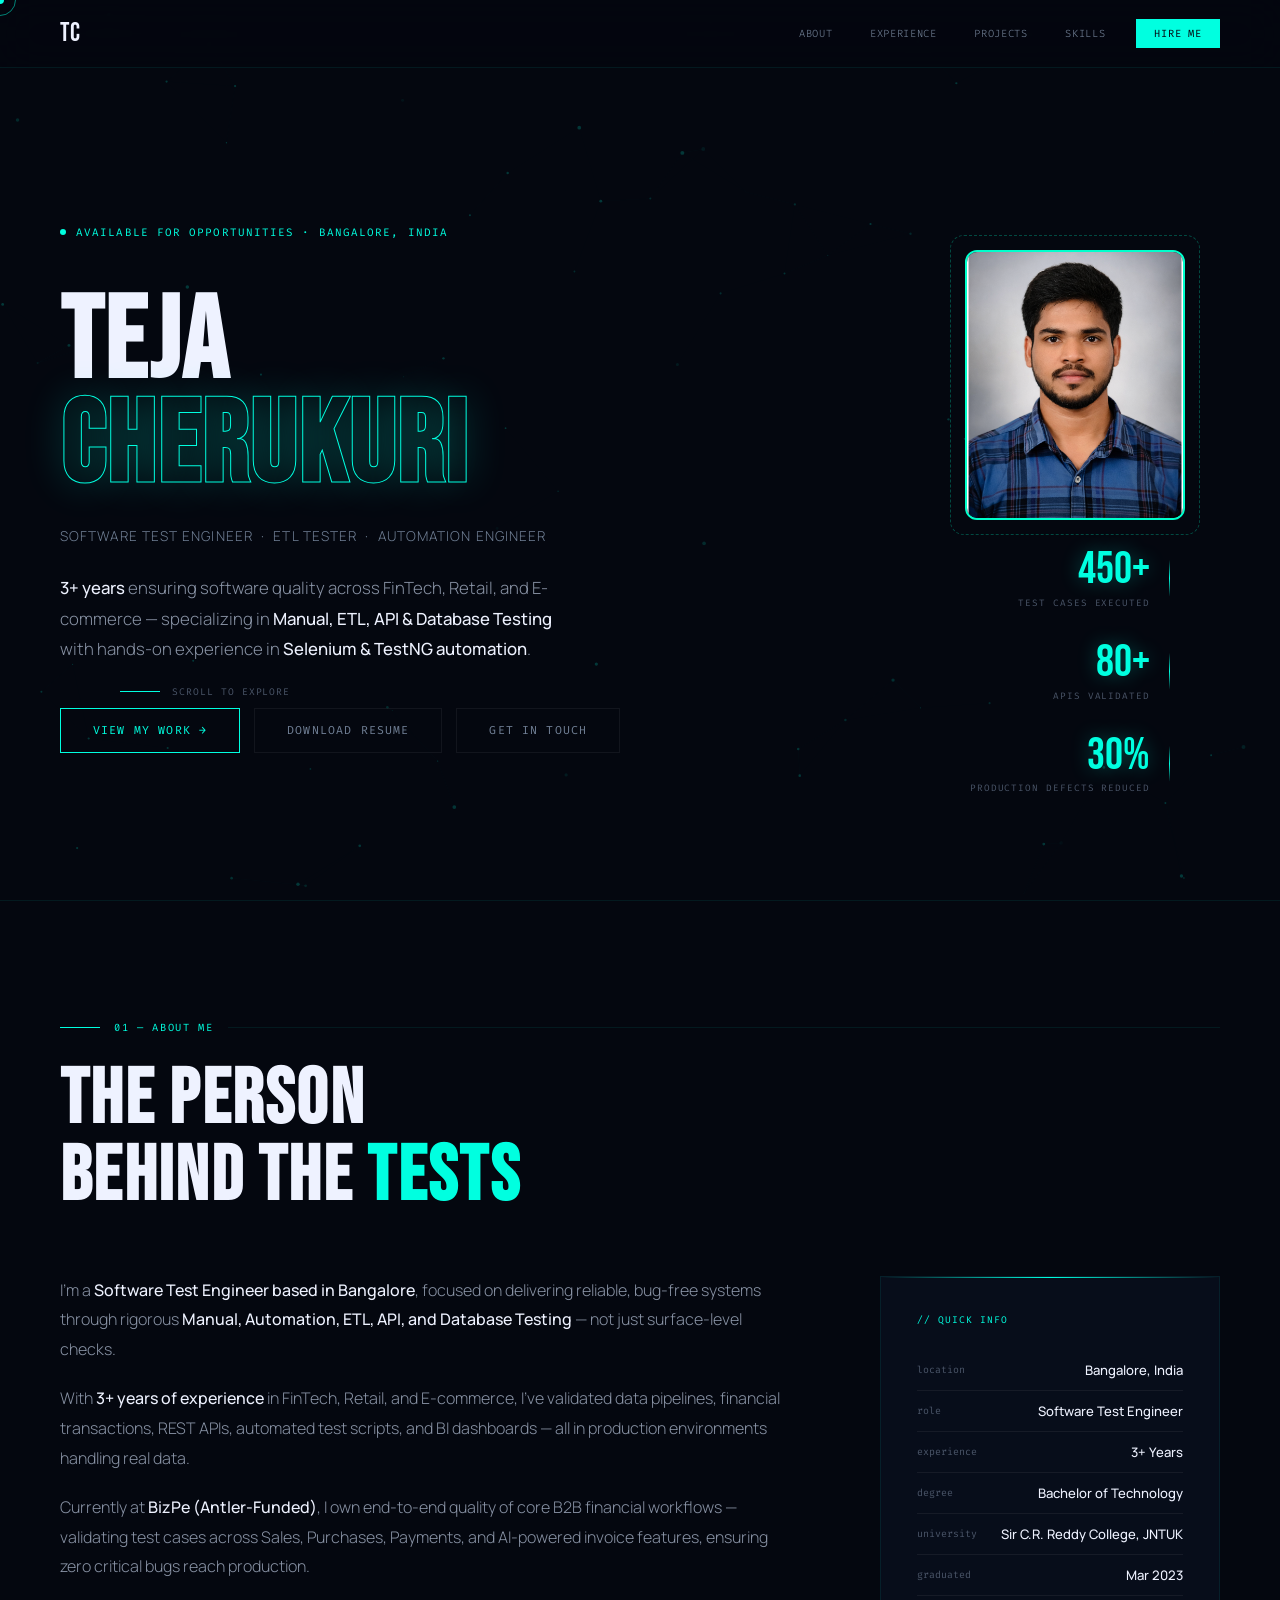
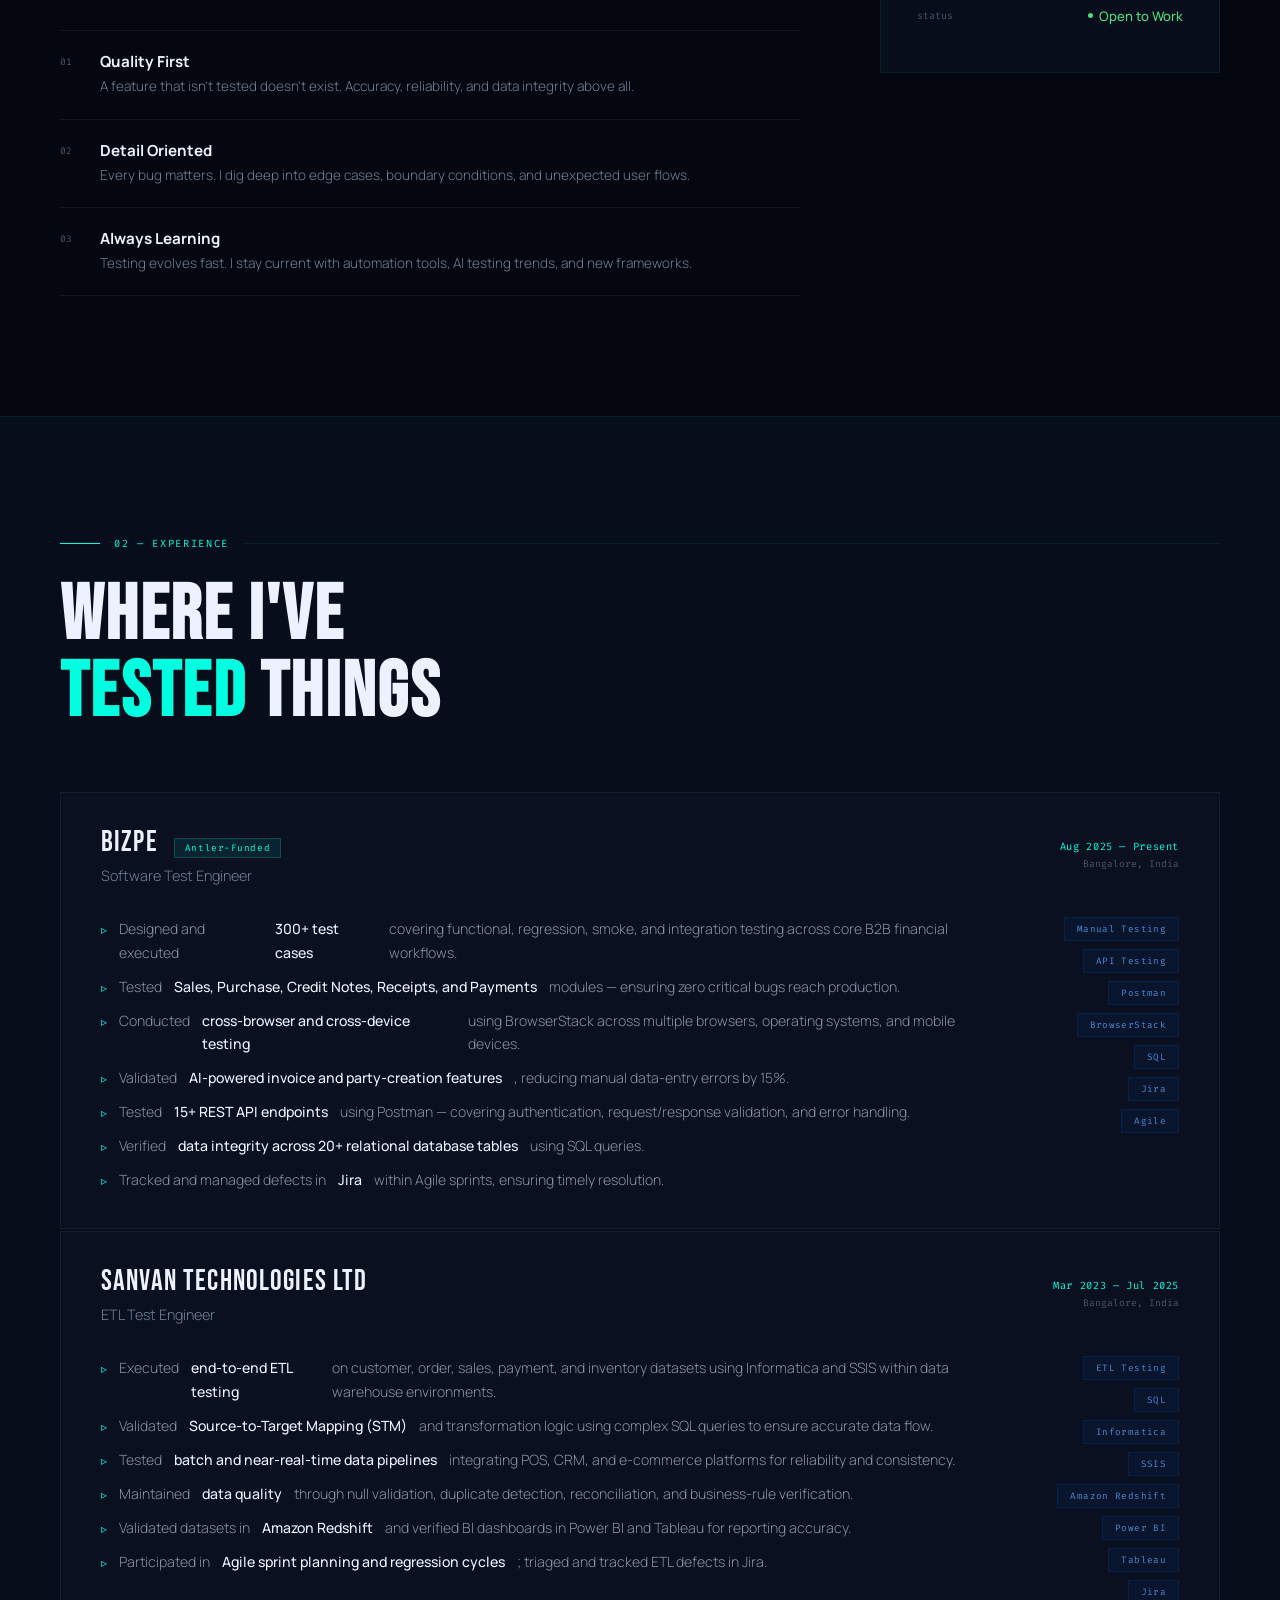
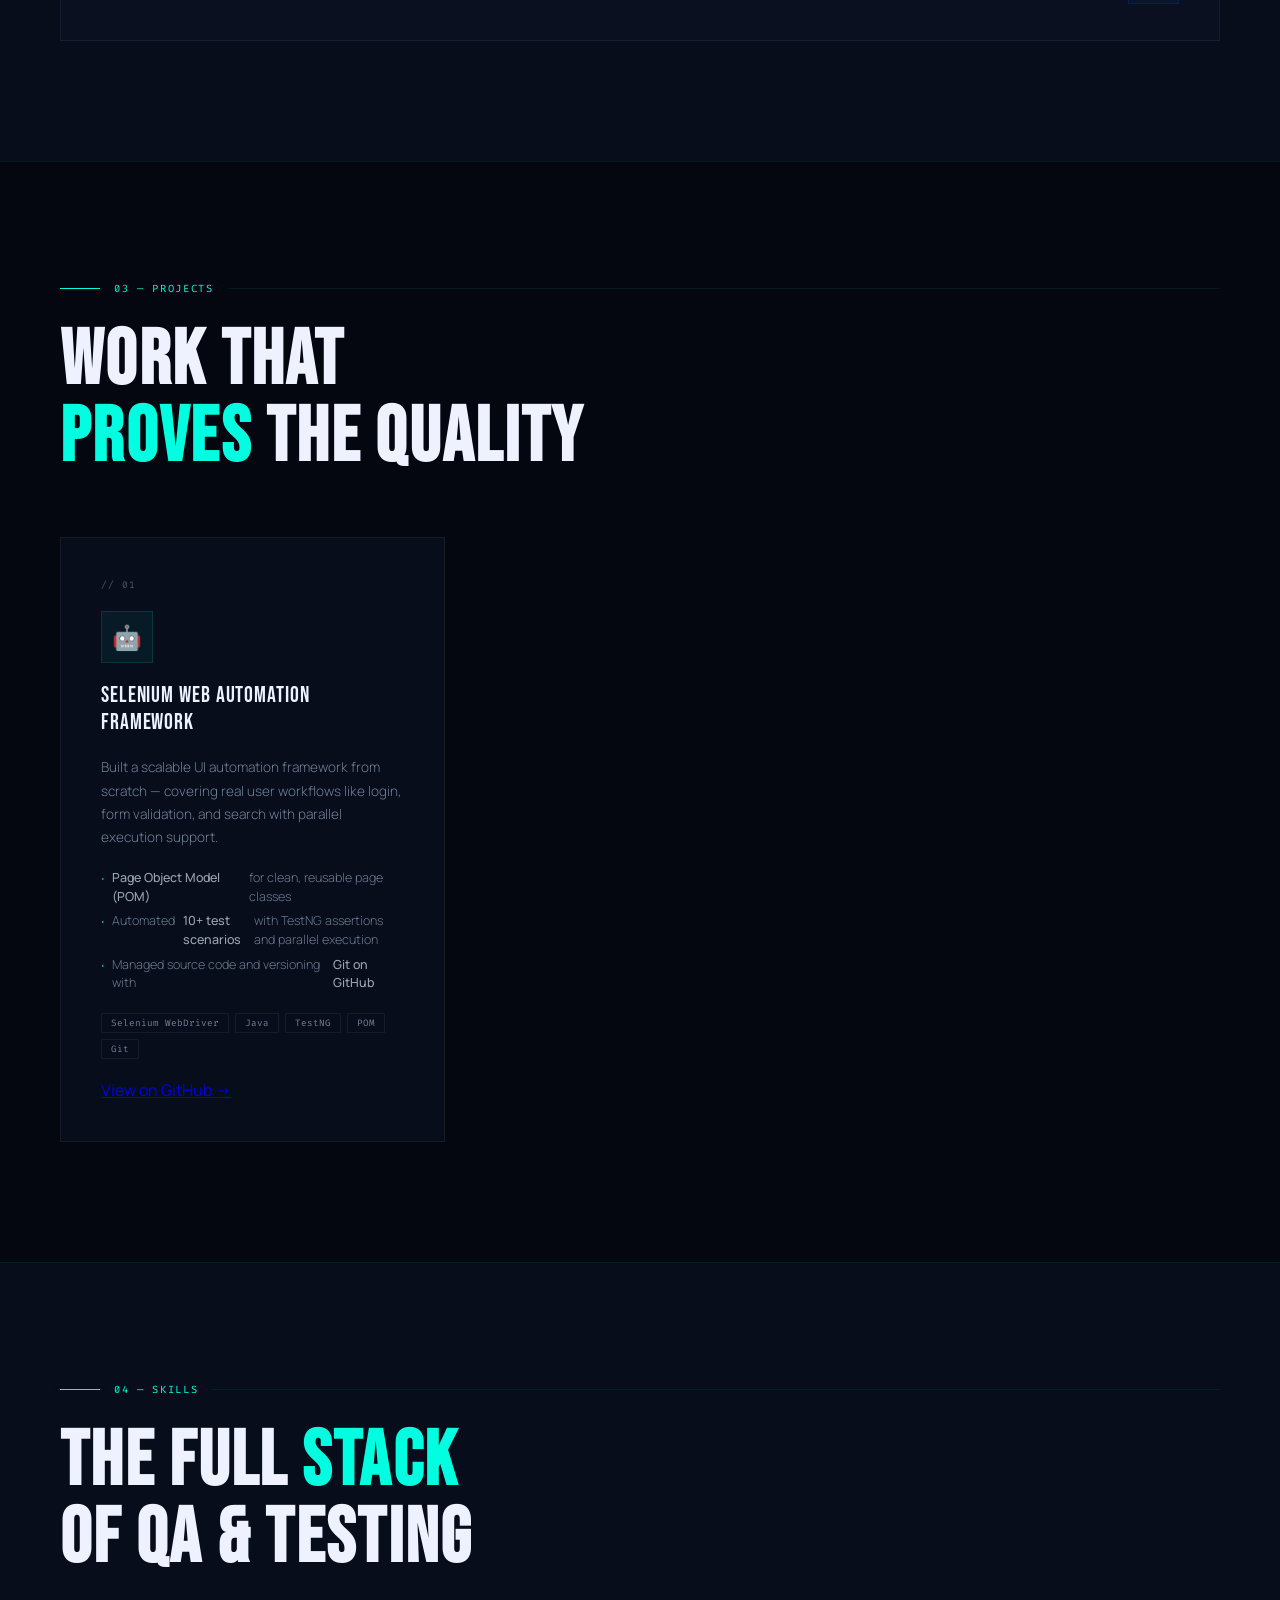
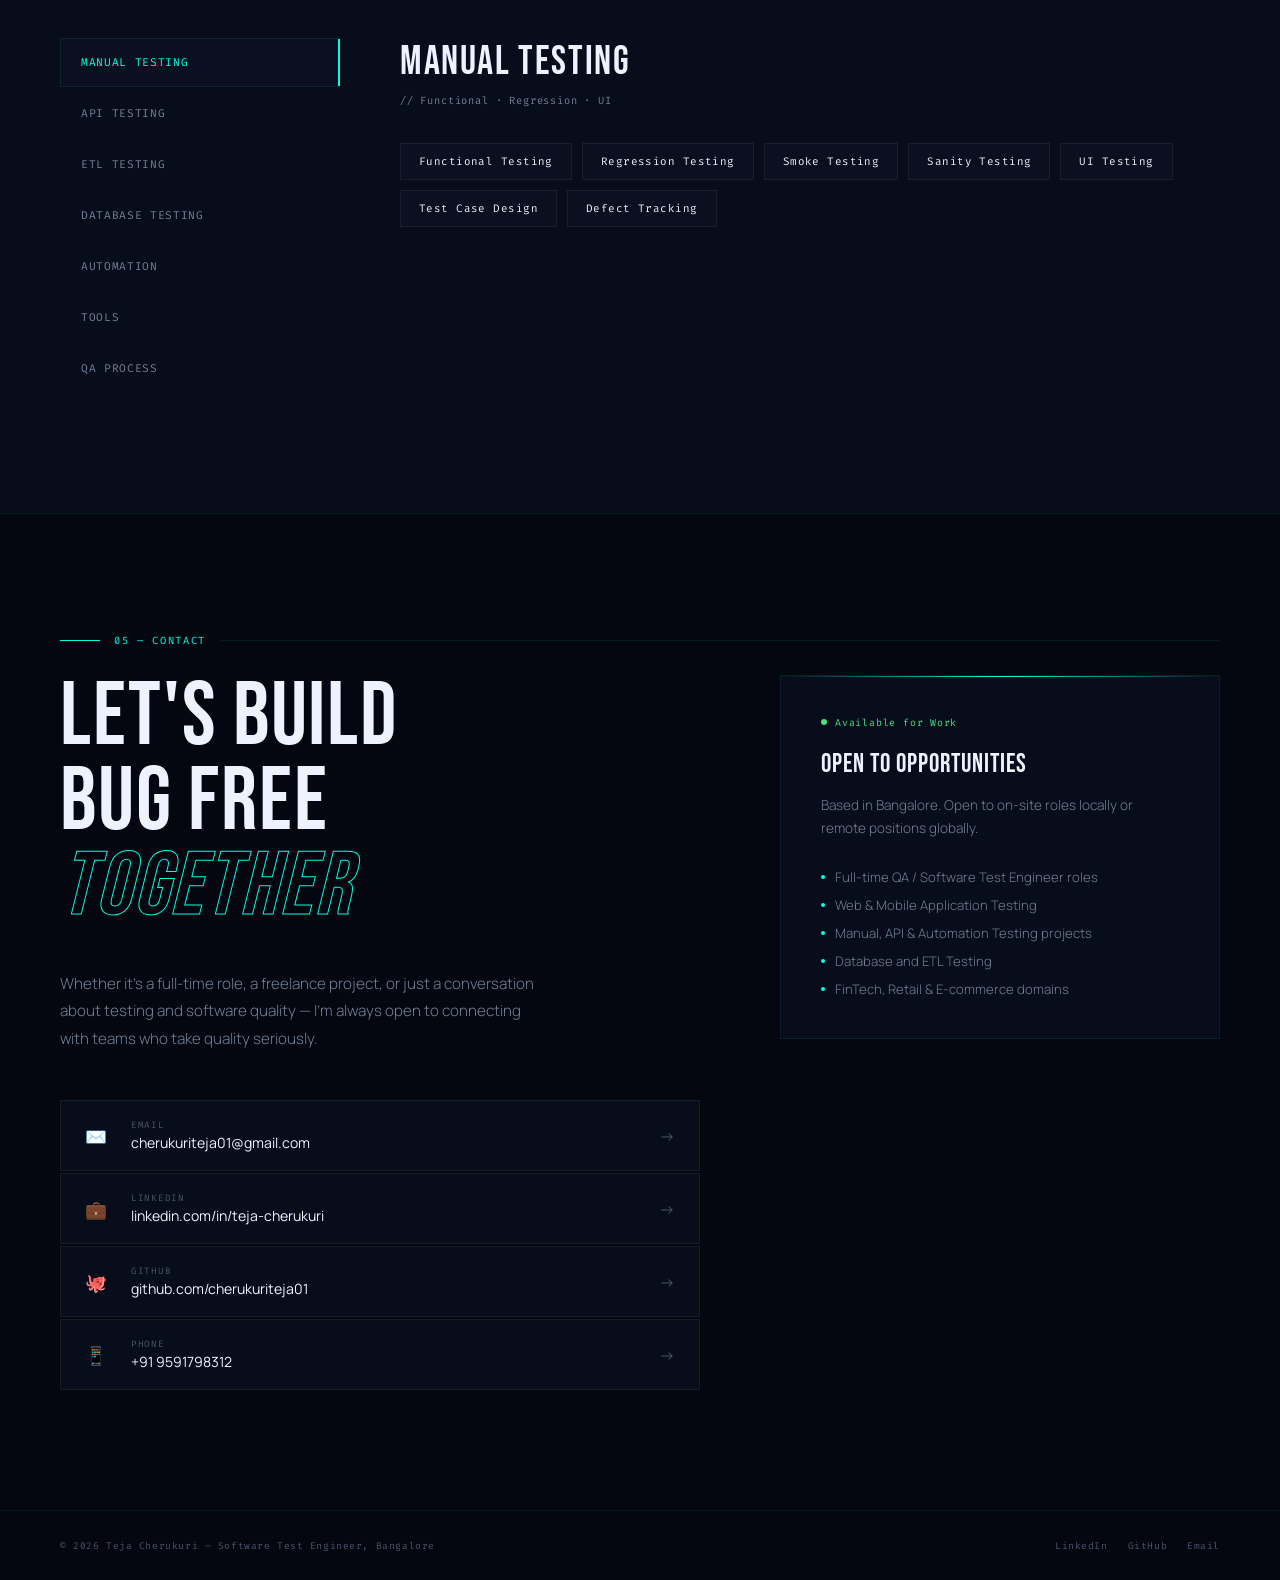
==== index.html @ 952f8ef5 "rename index to index.html" ====
<!DOCTYPE html>
<html lang="en">
<head>
<meta charset="UTF-8"/>
<meta name="viewport" content="width=device-width, initial-scale=1.0"/>
<title>Teja CHERUKURI — SOFTWARE TEST ENGINERR/QA ENGINEER</title>
<link rel="preconnect" href="https://fonts.googleapis.com">
<link href="https://fonts.googleapis.com/css2?family=Bebas+Neue&family=Manrope:wght@300;400;500;600;700;800&family=Fira+Code:wght@300;400&display=swap" rel="stylesheet">
<head>
  <!-- your other head tags -->
  <link rel="stylesheet" href="port.css">
</head>
<style>
*,*::before,*::after{margin:0;padding:0;box-sizing:border-box;}
:root{
  --bg:#04070f;
  --bg1:#070d1a;
  --bg2:#0a1020;
  --glow:#00ffe0;
  --glow2:#0066ff;
  --red:#ff3366;
  --text:#eef2ff;
  --muted:#4a5568;
  --muted2:#718096;
  --border:rgba(0,255,224,0.08);
  --border2:rgba(255,255,255,0.06);
  --ff-head:'Bebas Neue',sans-serif;
  --ff-body:'Manrope',sans-serif;
  --ff-code:'Fira Code',monospace;
}
html{scroll-behavior:smooth;scroll-snap-type:y proximity;}
body{background:var(--bg);color:var(--text);font-family:var(--ff-body);overflow-x:hidden;cursor:none;}

/* ── CURSOR ── */
#cur{position:fixed;width:8px;height:8px;background:var(--glow);border-radius:50%;pointer-events:none;z-index:9999;transform:translate(-50%,-50%);transition:width .2s,height .2s,background .2s;mix-blend-mode:screen;}
#cur-ring{position:fixed;width:32px;height:32px;border:1px solid rgba(0,255,224,0.5);border-radius:50%;pointer-events:none;z-index:9998;transform:translate(-50%,-50%);transition:width .3s,height .3s;}
body:has(a:hover) #cur{width:16px;height:16px;background:#fff;}
body:has(a:hover) #cur-ring{width:48px;height:48px;}

/* ── CANVAS ── */
#bg-canvas{position:fixed;inset:0;z-index:0;opacity:.5;}

/* ── NAV ── */
nav{position:fixed;top:0;left:0;right:0;z-index:100;height:68px;display:flex;align-items:center;justify-content:space-between;padding:0 60px;border-bottom:1px solid var(--border);background:rgba(4,7,15,0.85);backdrop-filter:blur(20px);}
.logo{font-family:var(--ff-head);font-size:1.6rem;letter-spacing:.05em;color:var(--text);text-decoration:none;position:relative;}
.logo::after{content:'';position:absolute;bottom:0;left:0;width:0;height:2px;background:var(--glow);transition:width .4s ease;}
.logo:hover::after{width:100%;}
.nav-r{display:flex;align-items:center;gap:8px;}
.nav-btn{font-family:var(--ff-code);font-size:.65rem;font-weight:300;color:var(--muted2);text-decoration:none;padding:6px 14px;border:1px solid transparent;border-radius:2px;letter-spacing:.06em;text-transform:uppercase;transition:all .2s;background:none;cursor:none;}
.nav-btn:hover,.nav-btn.active{color:var(--glow);border-color:var(--border);background:rgba(0,255,224,0.04);}
.nav-hire{font-family:var(--ff-code);font-size:.65rem;color:var(--bg);background:var(--glow);padding:8px 18px;border:none;cursor:none;letter-spacing:.08em;text-transform:uppercase;text-decoration:none;margin-left:8px;transition:box-shadow .2s,transform .2s;}
.nav-hire:hover{box-shadow:0 0 20px rgba(0,255,224,.4);transform:translateY(-1px);}

/* ── SECTIONS ── */
section{position:relative;z-index:1;}

/* ── HERO ── */
#hero{min-height:100vh;display:flex;flex-direction:column;justify-content:center;padding:68px 60px 0;overflow:visible;}
.hero-inner{position:relative;z-index:2;}

.hero-tag{display:inline-flex;align-items:center;gap:10px;font-family:var(--ff-code);font-size:.68rem;color:var(--glow);letter-spacing:.1em;text-transform:uppercase;margin-bottom:32px;opacity:0;animation:fadeUp .8s .2s ease forwards;}
.hero-tag-dot{width:6px;height:6px;background:var(--glow);border-radius:50%;animation:pulse 2s ease infinite;}
@keyframes pulse{0%,100%{box-shadow:0 0 0 0 rgba(0,255,224,.4)}50%{box-shadow:0 0 0 8px rgba(0,255,224,0)}}

.hero-name{font-family:var(--ff-head);font-size:clamp(3.5rem,9vw,8rem);line-height:.9;letter-spacing:.02em;margin-bottom:8px;opacity:0;animation:fadeUp .8s .3s ease forwards;}
.hero-name-accent{color:transparent;-webkit-text-stroke:1px var(--glow);text-shadow:0 0 40px rgba(0,255,224,.2);}

.hero-subtitle{font-family:var(--ff-body);font-size:clamp(0.6rem,1.2vw,0.85rem);font-weight:300;color:var(--muted2);letter-spacing:.08em;text-transform:uppercase;margin-bottom:8px;opacity:0;animation:fadeUp .8s .4s ease forwards;}

.hero-desc{max-width:520px;font-size:1.05rem;font-weight:300;line-height:1.8;color:#8892a4;margin-bottom:24px;opacity:0;animation:fadeUp .8s .5s ease forwards;}
.hero-desc strong{color:var(--text);font-weight:500;}

.hero-btns{display:flex;gap:14px;opacity:0;animation:fadeUp .8s .6s ease forwards;}
.btn-glow{display:inline-flex;align-items:center;gap:8px;padding:14px 32px;background:transparent;color:var(--glow);font-family:var(--ff-code);font-size:.72rem;letter-spacing:.1em;text-transform:uppercase;border:1px solid var(--glow);text-decoration:none;cursor:none;position:relative;overflow:hidden;transition:color .3s;}
.btn-glow::before{content:'';position:absolute;inset:0;background:var(--glow);transform:translateX(-101%);transition:transform .3s ease;}
.btn-glow:hover{color:var(--bg);}
.btn-glow:hover::before{transform:translateX(0);}
.btn-glow span{position:relative;z-index:1;}
.btn-ghost{display:inline-flex;align-items:center;gap:8px;padding:14px 32px;background:transparent;color:var(--muted2);font-family:var(--ff-code);font-size:.72rem;letter-spacing:.1em;text-transform:uppercase;border:1px solid var(--border2);text-decoration:none;cursor:none;transition:border-color .2s,color .2s;}
.btn-ghost:hover{border-color:rgba(255,255,255,.2);color:var(--text);}

.hero-stats{position:absolute;right:50px;top:220px;display:flex;flex-direction:column;gap:32px;opacity:0;animation:fadeUp .8s .7s ease forwards;}
.hstat{text-align:right;position:relative;padding-right:20px;}
.hstat::after{content:'';position:absolute;right:0;top:50%;height:60%;width:1px;background:linear-gradient(to bottom,transparent,var(--glow),transparent);transform:translateY(-50%);}
.hstat-n{font-family:var(--ff-head);font-size:2.8rem;color:var(--glow);line-height:1;text-shadow:0 0 20px rgba(0,255,224,.3);}
.hstat-l{font-family:var(--ff-code);font-size:.58rem;color:var(--muted);letter-spacing:.1em;text-transform:uppercase;margin-top:4px;}

.hero-scroll{position:absolute;bottom:55px;left:60px;display:flex;align-items:center;gap:12px;font-family:var(--ff-code);font-size:.6rem;color:var(--muted);letter-spacing:.1em;text-transform:uppercase;opacity:0;animation:fadeUp .8s .8s ease forwards;}
.scroll-track{width:40px;height:1px;background:var(--muted);overflow:hidden;position:relative;}
.scroll-track::after{content:'';position:absolute;left:0;top:0;width:100%;height:100%;background:var(--glow);animation:scrollLine 2s ease infinite;}
@keyframes scrollLine{0%{transform:translateX(-100%)}100%{transform:translateX(100%)}}

/* ── ABOUT ── */
#about{padding:120px 60px;border-top:1px solid var(--border);}
.section-label{font-family:var(--ff-code);font-size:.65rem;color:var(--glow);letter-spacing:.16em;text-transform:uppercase;display:flex;align-items:center;gap:14px;margin-bottom:28px;}
.section-label::before{content:'';width:40px;height:1px;background:var(--glow);}
.section-label::after{content:'';flex:1;height:1px;background:var(--border);}
.section-h{font-family:var(--ff-head);font-size:clamp(3rem,6vw,5.5rem);line-height:1;letter-spacing:.03em;margin-bottom:60px;}
.section-h em{color:var(--glow);font-style:normal;}

.about-grid{display:grid;grid-template-columns:1fr 340px;gap:80px;}
.about-text p{font-size:1rem;font-weight:300;color:#8892a4;line-height:1.85;margin-bottom:20px;}
.about-text p strong{color:var(--text);font-weight:500;}

.about-values{display:flex;flex-direction:column;gap:1px;margin-top:48px;}
.aval{padding:20px 0;border-top:1px solid var(--border2);display:flex;gap:20px;align-items:flex-start;transition:padding-left .3s;}
.aval:hover{padding-left:8px;}
.aval:last-child{border-bottom:1px solid var(--border2);}
.aval-n{font-family:var(--ff-code);font-size:.6rem;color:var(--muted);margin-top:4px;width:20px;flex-shrink:0;}
.aval-t{font-weight:700;font-size:.95rem;margin-bottom:4px;}
.aval-d{font-size:.85rem;font-weight:300;color:var(--muted2);line-height:1.6;}

.about-card{background:var(--bg1);border:1px solid var(--border);padding:36px;height:fit-content;position:relative;overflow:hidden;}
.about-card::before{content:'';position:absolute;top:0;left:0;right:0;height:1px;background:linear-gradient(90deg,transparent,var(--glow),transparent);}
.card-title{font-family:var(--ff-code);font-size:.6rem;color:var(--glow);letter-spacing:.1em;text-transform:uppercase;margin-bottom:24px;}
.info-row{display:flex;justify-content:space-between;align-items:center;padding:11px 0;border-bottom:1px solid var(--border2);}
.info-row:last-child{border-bottom:none;}
.ik{font-family:var(--ff-code);font-size:.62rem;color:var(--muted);}
.iv{font-size:.82rem;font-weight:500;color:var(--text);}
.live{color:#4ade80;display:flex;align-items:center;gap:6px;}
.live::before{content:'';width:5px;height:5px;background:#4ade80;border-radius:50%;animation:pulse 2s ease infinite;}

/* ── EXPERIENCE ── */
#experience{padding:120px 60px;border-top:1px solid var(--border);background:var(--bg1);}
.exp-items{display:flex;flex-direction:column;gap:2px;}
.exp-card{background:var(--bg2);border:1px solid var(--border2);overflow:hidden;transition:border-color .3s;}
.exp-card:hover{border-color:rgba(0,255,224,.2);}
.exp-head{padding:32px 40px;display:grid;grid-template-columns:1fr auto;gap:24px;align-items:center;cursor:none;}
.exp-head-l{}
.exp-co{font-family:var(--ff-head);font-size:1.8rem;letter-spacing:.04em;margin-bottom:6px;}
.exp-role-title{font-size:.9rem;font-weight:300;color:var(--muted2);}
.exp-badge{display:inline-block;padding:3px 10px;background:rgba(0,255,224,.08);border:1px solid rgba(0,255,224,.2);font-family:var(--ff-code);font-size:.58rem;color:var(--glow);letter-spacing:.06em;margin-left:10px;}
.exp-head-r{text-align:right;}
.exp-period{font-family:var(--ff-code);font-size:.65rem;color:var(--glow);letter-spacing:.06em;margin-bottom:4px;}
.exp-loc{font-family:var(--ff-code);font-size:.6rem;color:var(--muted);}
.exp-body{padding:0 40px 36px;display:grid;grid-template-columns:1fr auto;gap:40px;}
.exp-bullets{list-style:none;display:flex;flex-direction:column;gap:10px;}
.exp-bullets li{font-size:.88rem;font-weight:300;color:#8892a4;line-height:1.7;display:flex;gap:12px;}
.exp-bullets li::before{content:'▹';color:var(--glow);flex-shrink:0;font-size:.75rem;margin-top:3px;}
.exp-bullets li strong{color:var(--text);font-weight:500;}
.exp-tags{display:flex;flex-direction:column;gap:8px;align-items:flex-end;min-width:140px;}
.etag{padding:5px 12px;background:rgba(0,102,255,.06);border:1px solid rgba(0,102,255,.15);font-family:var(--ff-code);font-size:.58rem;color:rgba(96,165,250,.8);letter-spacing:.04em;white-space:nowrap;}

/* ── PROJECTS ── */
#projects{padding:120px 60px;border-top:1px solid var(--border);}
.projects-grid{display:grid;grid-template-columns:repeat(3,1fr);gap:2px;}
.proj-card{background:var(--bg1);border:1px solid var(--border2);padding:40px;display:flex;flex-direction:column;gap:20px;position:relative;overflow:hidden;transition:border-color .3s,transform .3s;}
.proj-card::after{content:'';position:absolute;inset:0;background:linear-gradient(135deg,rgba(0,255,224,.03),transparent);opacity:0;transition:opacity .3s;}
.proj-card:hover{border-color:rgba(0,255,224,.25);transform:translateY(-4px);}
.proj-card:hover::after{opacity:1;}
.proj-num{font-family:var(--ff-code);font-size:.6rem;color:var(--muted);letter-spacing:.1em;}
.proj-icon-wrap{width:52px;height:52px;background:rgba(0,255,224,.06);border:1px solid rgba(0,255,224,.12);display:flex;align-items:center;justify-content:center;font-size:1.5rem;}
.proj-title{font-family:var(--ff-head);font-size:1.4rem;letter-spacing:.04em;line-height:1.2;}
.proj-desc{font-size:.85rem;font-weight:300;color:var(--muted2);line-height:1.7;flex:1;}
.proj-highlights{display:flex;flex-direction:column;gap:6px;}
.ph{font-size:.78rem;font-weight:300;color:#6b7a8f;line-height:1.5;display:flex;gap:8px;}
.ph::before{content:'·';color:var(--glow);font-size:1rem;line-height:1.2;flex-shrink:0;}
.ph strong{color:#9aa5b4;font-weight:500;}
.proj-stack{display:flex;flex-wrap:wrap;gap:6px;margin-top:auto;}
.ps{padding:3px 9px;border:1px solid var(--border2);font-family:var(--ff-code);font-size:.58rem;color:var(--muted2);}

/* ── SKILLS ── */
#skills{padding:120px 60px;border-top:1px solid var(--border);background:var(--bg1);}
.skills-layout{display:grid;grid-template-columns:280px 1fr;gap:60px;}
.skills-nav{display:flex;flex-direction:column;gap:2px;}
.skill-tab{padding:16px 20px;background:transparent;border:1px solid transparent;font-family:var(--ff-code);font-size:.7rem;color:var(--muted2);letter-spacing:.06em;text-transform:uppercase;cursor:none;text-align:left;transition:all .2s;position:relative;}
.skill-tab.active,.skill-tab:hover{background:var(--bg2);border-color:var(--border);color:var(--glow);}
.skill-tab.active::after{content:'';position:absolute;right:-1px;top:0;bottom:0;width:2px;background:var(--glow);}
.skill-panel{display:none;}
.skill-panel.active{display:block;}
.skill-panel-title{font-family:var(--ff-head);font-size:2.5rem;letter-spacing:.04em;margin-bottom:8px;}
.skill-panel-sub{font-family:var(--ff-code);font-size:.65rem;color:var(--muted2);letter-spacing:.08em;margin-bottom:36px;}
.skill-pills{display:flex;flex-wrap:wrap;gap:10px;}
.spill{padding:10px 18px;background:var(--bg2);border:1px solid var(--border2);font-family:var(--ff-code);font-size:.68rem;color:var(--text);letter-spacing:.04em;cursor:none;transition:all .2s;}
.spill:hover{border-color:var(--glow);color:var(--glow);background:rgba(0,255,224,.04);transform:translateY(-2px);box-shadow:0 4px 16px rgba(0,255,224,.1);}

/* ── CONTACT ── */
#contact{padding:120px 60px;border-top:1px solid var(--border);}
.contact-wrap{display:grid;grid-template-columns:1fr 440px;gap:80px;}
.contact-big{font-family:var(--ff-head);font-size:clamp(3rem,7vw,6.5rem);line-height:.95;letter-spacing:.02em;margin-bottom:40px;}
.contact-big em{color:transparent;-webkit-text-stroke:1px var(--glow);}
.contact-p{font-size:.95rem;font-weight:300;color:var(--muted2);line-height:1.8;max-width:480px;margin-bottom:48px;}
.clinks{display:flex;flex-direction:column;gap:2px;}
.clink{display:flex;align-items:center;gap:16px;padding:18px 24px;background:var(--bg1);border:1px solid var(--border2);text-decoration:none;color:var(--text);transition:border-color .2s,transform .2s;position:relative;overflow:hidden;}
.clink::before{content:'';position:absolute;left:0;top:0;bottom:0;width:2px;background:var(--glow);transform:scaleY(0);transition:transform .2s;}
.clink:hover{border-color:rgba(0,255,224,.2);transform:translateX(6px);}
.clink:hover::before{transform:scaleY(1);}
.clink-ico{font-size:1.1rem;width:30px;}
.clink-info{flex:1;}
.clink-lbl{font-family:var(--ff-code);font-size:.58rem;color:var(--muted);letter-spacing:.08em;text-transform:uppercase;margin-bottom:2px;}
.clink-val{font-size:.88rem;font-weight:400;}
.clink-arr{color:var(--muted);transition:transform .2s,color .2s;}
.clink:hover .clink-arr{transform:translateX(4px);color:var(--glow);}

.avail-box{background:var(--bg1);border:1px solid var(--border);padding:40px;position:relative;overflow:hidden;height:fit-content;}
.avail-box::before{content:'';position:absolute;top:0;left:0;right:0;height:1px;background:linear-gradient(90deg,transparent,var(--glow),transparent);}
.avail-status{display:flex;align-items:center;gap:8px;font-family:var(--ff-code);font-size:.62rem;color:#4ade80;letter-spacing:.08em;margin-bottom:20px;}
.avail-dot{width:6px;height:6px;background:#4ade80;border-radius:50%;animation:pulse2 1.5s ease infinite;}
@keyframes pulse2{0%,100%{opacity:1;box-shadow:0 0 0 0 rgba(74,222,128,.4)}50%{opacity:.7;box-shadow:0 0 0 6px rgba(74,222,128,0)}}
.avail-title{font-family:var(--ff-head);font-size:1.6rem;letter-spacing:.04em;margin-bottom:14px;}
.avail-desc{font-size:.85rem;font-weight:300;color:var(--muted2);line-height:1.7;margin-bottom:28px;}
.avail-list{list-style:none;display:flex;flex-direction:column;gap:10px;}
.avail-list li{font-size:.82rem;font-weight:300;color:var(--muted2);display:flex;align-items:center;gap:10px;}
.avail-list li::before{content:'';width:4px;height:4px;background:var(--glow);border-radius:50%;flex-shrink:0;}

/* ── FOOTER ── */
footer{padding:28px 60px;border-top:1px solid var(--border);display:flex;align-items:center;justify-content:space-between;background:var(--bg);}
.foot-l{font-family:var(--ff-code);font-size:.6rem;color:var(--muted);letter-spacing:.06em;}
.foot-r{display:flex;gap:20px;}
.foot-r a{font-family:var(--ff-code);font-size:.6rem;color:var(--muted);text-decoration:none;letter-spacing:.06em;transition:color .2s;}
.foot-r a:hover{color:var(--glow);}

/* ── SCROLL ANIMATIONS ── */
.reveal{opacity:0;transform:translateY(36px);transition:opacity .7s ease,transform .7s ease;}
.reveal.visible{opacity:1;transform:none;}
.reveal-delay-1{transition-delay:.1s;}
.reveal-delay-2{transition-delay:.2s;}
.reveal-delay-3{transition-delay:.3s;}

/* ── ANIMATIONS ── */
@keyframes fadeUp{from{opacity:0;transform:translateY(24px)}to{opacity:1;transform:none}}

/* ── RESPONSIVE ── */
@media(max-width:900px){
  nav{padding:0 20px;}
  .nav-r .nav-btn{display:none;}
  #hero{padding:68px 20px 0;}
  .hero-stats{display:none;}
  .hero-scroll{left:20px;}
  #about,#experience,#projects,#skills,#contact{padding:80px 20px;}
  .about-grid,.contact-wrap{grid-template-columns:1fr;}
  .projects-grid{grid-template-columns:1fr;}
  .skills-layout{grid-template-columns:1fr;}
  .skills-nav{flex-direction:row;flex-wrap:wrap;}
  footer{padding:20px;}
  .exp-body{grid-template-columns:1fr;}
  .exp-tags{flex-direction:row;flex-wrap:wrap;align-items:flex-start;}
}
</style>
</head>
<body>

<div id="cur"></div>
<div id="cur-ring"></div>
<canvas id="bg-canvas"></canvas>

<!-- NAV -->
<nav>
  <a href="#hero" class="logo">TC</a>
  <div class="nav-r">
    <a href="#about" class="nav-btn">About</a>
    <a href="#experience" class="nav-btn">Experience</a>
    <a href="#projects" class="nav-btn">Projects</a>
    <a href="#skills" class="nav-btn">Skills</a>
    <a href="#contact" class="nav-hire">Hire Me</a>
  </div>
</nav>

<!-- HERO -->
<section id="hero">
  <div class="hero-inner">
    <div class="hero-content">

      <!-- LEFT: Text -->
      <div class="hero-text">
        <div class="hero-tag"><span class="hero-tag-dot"></span>Available for opportunities · Bangalore, India</div>
        <h1 class="hero-name">TEJA<br><span class="hero-name-accent">CHERUKURI</span></h1>
        <p class="hero-subtitle">SOFTWARE TEST ENGINEER &nbsp;·&nbsp; ETL TESTER &nbsp;·&nbsp; AUTOMATION ENGINEER</p>
        <p class="hero-desc">
  <strong>3+ years</strong> ensuring software quality across FinTech, Retail, and E-commerce —
  specializing in <strong>Manual, ETL, API & Database Testing</strong> with hands-on experience in
  <strong>Selenium & TestNG automation</strong>.
</p>
       <div class="hero-btns">
  <a href="#projects" class="btn-glow"><span>View My Work →</span></a>
  <a href="https://drive.google.com/uc?export=download&id=1h0jYMpQJbIj5LldMr_ksxGGHqWDMaxs1" target="_blank" class="btn-ghost">Download Resume</a>
  <a href="#contact" class="btn-ghost">Get In Touch</a>
</div>
      </div>

      <!-- RIGHT: Circular photo + floating tags like Sanket -->
      <div class="hero-photo-wrap">
        <div class="hero-photo-ring-outer"></div>
        <img src="assets/Profilepic teja.png" alt="Teja Cherukuri" class="hero-photo" />
        
      </div>

    </div>

    <!-- BOTTOM: Stats -->
    <div class="hero-stats">
  <div class="hstat"><div class="hstat-n">450+</div><div class="hstat-l">Test Cases Executed</div></div>
  <div class="hstat"><div class="hstat-n">80+</div><div class="hstat-l">APIs Validated</div></div>
  <div class="hstat"><div class="hstat-n">30%</div><div class="hstat-l">Production Defects Reduced</div></div>
</div>
    <div class="hero-scroll"><div class="scroll-track"></div>Scroll to explore</div>

  </div>
</section>

<!-- ABOUT -->
<section id="about">
  <div class="section-label reveal">01 &mdash; About Me</div>
  <h2 class="section-h reveal reveal-delay-1">The person<br>behind the <em>tests</em></h2>
  <div class="about-grid">
    <div class="about-text reveal reveal-delay-2">
      <p>I'm a <strong>Software Test Engineer based in Bangalore</strong>, focused on delivering reliable, bug-free systems through rigorous <strong>Manual, Automation, ETL, API, and Database Testing</strong> — not just surface-level checks.</p>
      <p>With <strong>3+ years of experience</strong> in FinTech, Retail, and E-commerce, I've validated data pipelines, financial transactions, REST APIs, automated test scripts, and BI dashboards — all in production environments handling real data.</p>
      <p>Currently at <strong>BizPe (Antler-Funded)</strong>, I own end-to-end quality of core B2B financial workflows — validating test cases across Sales, Purchases, Payments, and AI-powered invoice features, ensuring zero critical bugs reach production.</p>
      <div class="about-values">
        <div class="aval"><span class="aval-n">01</span><div><div class="aval-t">Quality First</div><div class="aval-d">A feature that isn't tested doesn't exist. Accuracy, reliability, and data integrity above all.</div></div></div>
        <div class="aval"><span class="aval-n">02</span><div><div class="aval-t">Detail Oriented</div><div class="aval-d">Every bug matters. I dig deep into edge cases, boundary conditions, and unexpected user flows.</div></div></div>
        <div class="aval"><span class="aval-n">03</span><div><div class="aval-t">Always Learning</div><div class="aval-d">Testing evolves fast. I stay current with automation tools, AI testing trends, and new frameworks.</div></div></div>
      </div>
    </div>
    <div class="about-card reveal reveal-delay-3">
      <div class="card-title">// Quick Info</div>
      <div class="info-row"><span class="ik">location</span><span class="iv">Bangalore, India</span></div>
      <div class="info-row"><span class="ik">role</span><span class="iv">Software Test Engineer</span></div>
      <div class="info-row"><span class="ik">experience</span><span class="iv">3+ Years</span></div>
      <div class="info-row"><span class="ik">degree</span><span class="iv">Bachelor of Technology</span></div>
      <div class="info-row"><span class="ik">university</span><span class="iv">Sir C.R. Reddy College, JNTUK</span></div>
      <div class="info-row"><span class="ik">graduated</span><span class="iv">Mar 2023</span></div>
      <div class="info-row"><span class="ik">status</span><span class="iv live">Open to Work</span></div>
    </div>
  </div>
</section>

<!-- EXPERIENCE -->
<section id="experience">
  <div class="section-label reveal">02 &mdash; Experience</div>
  <h2 class="section-h reveal reveal-delay-1">Where I've<br><em>tested</em> things</h2>
  <div class="exp-items">

    <div class="exp-card reveal reveal-delay-2">
      <div class="exp-head">
        <div class="exp-head-l">
          <div class="exp-co">BIZPE <span class="exp-badge">Antler-Funded</span></div>
          <div class="exp-role-title">Software Test Engineer</div>
        </div>
        <div class="exp-head-r">
          <div class="exp-period">Aug 2025 — Present</div>
          <div class="exp-loc">Bangalore, India</div>
        </div>
      </div>
      <div class="exp-body">
        <ul class="exp-bullets">
          <li>Designed and executed <strong>300+ test cases</strong> covering functional, regression, smoke, and integration testing across core B2B financial workflows.</li>
          <li>Tested <strong>Sales, Purchase, Credit Notes, Receipts, and Payments</strong> modules — ensuring zero critical bugs reach production.</li>
          <li>Conducted <strong>cross-browser and cross-device testing</strong> using BrowserStack across multiple browsers, operating systems, and mobile devices.</li>
          <li>Validated <strong>AI-powered invoice and party-creation features</strong>, reducing manual data-entry errors by 15%.</li>
          <li>Tested <strong>15+ REST API endpoints</strong> using Postman — covering authentication, request/response validation, and error handling.</li>
          <li>Verified <strong>data integrity across 20+ relational database tables</strong> using SQL queries.</li>
          <li>Tracked and managed defects in <strong>Jira</strong> within Agile sprints, ensuring timely resolution.</li>
        </ul>
        <div class="exp-tags">
          <span class="etag">Manual Testing</span><span class="etag">API Testing</span><span class="etag">Postman</span>
          <span class="etag">BrowserStack</span><span class="etag">SQL</span><span class="etag">Jira</span><span class="etag">Agile</span>
        </div>
      </div>
    </div>

    <div class="exp-card reveal reveal-delay-3">
      <div class="exp-head">
        <div class="exp-head-l">
          <div class="exp-co">SANVAN TECHNOLOGIES LTD</div>
          <div class="exp-role-title">ETL Test Engineer</div>
        </div>
        <div class="exp-head-r">
          <div class="exp-period">Mar 2023 — Jul 2025</div>
          <div class="exp-loc">Bangalore, India</div>
        </div>
      </div>
      <div class="exp-body">
        <ul class="exp-bullets">
          <li>Executed <strong>end-to-end ETL testing</strong> on customer, order, sales, payment, and inventory datasets using Informatica and SSIS within data warehouse environments.</li>
          <li>Validated <strong>Source-to-Target Mapping (STM)</strong> and transformation logic using complex SQL queries to ensure accurate data flow.</li>
          <li>Tested <strong>batch and near-real-time data pipelines</strong> integrating POS, CRM, and e-commerce platforms for reliability and consistency.</li>
          <li>Maintained <strong>data quality</strong> through null validation, duplicate detection, reconciliation, and business-rule verification.</li>
          <li>Validated datasets in <strong>Amazon Redshift</strong> and verified BI dashboards in Power BI and Tableau for reporting accuracy.</li>
          <li>Participated in <strong>Agile sprint planning and regression cycles</strong>; triaged and tracked ETL defects in Jira.</li>
        </ul>
        <div class="exp-tags">
          <span class="etag">ETL Testing</span><span class="etag">SQL</span><span class="etag">Informatica</span>
          <span class="etag">SSIS</span><span class="etag">Amazon Redshift</span><span class="etag">Power BI</span><span class="etag">Tableau</span><span class="etag">Jira</span>
        </div>
      </div>
    </div>

  </div>
</section>

<!-- PROJECTS -->
<!-- PROJECTS -->
<section id="projects">
  <div class="section-label reveal">03 &mdash; Projects</div>
  <h2 class="section-h reveal reveal-delay-1">Work that<br><em>proves</em> the quality</h2>
  <div class="projects-grid">

    <div class="proj-card reveal reveal-delay-1">
      <div class="proj-num">// 01</div>
      <div class="proj-icon-wrap">🤖</div>
      <div class="proj-title">Selenium Web Automation Framework</div>
      <div class="proj-desc">Built a scalable UI automation framework from scratch — covering real user workflows like login, form validation, and search with parallel execution support.</div>
      <div class="proj-highlights">
        <div class="ph"><strong>Page Object Model (POM)</strong> for clean, reusable page classes</div>
        <div class="ph">Automated <strong>10+ test scenarios</strong> with TestNG assertions and parallel execution</div>
        <div class="ph">Managed source code and versioning with <strong>Git on GitHub</strong></div>
      </div>
      <div class="proj-stack">
        <span class="ps">Selenium WebDriver</span>
        <span class="ps">Java</span>
        <span class="ps">TestNG</span>
        <span class="ps">POM</span>
        <span class="ps">Git</span>
      </div>
      <div class="proj-links">
        <a href="https://github.com/cherukuriteja01" target="_blank" class="proj-link">View on GitHub →</a>
      </div>
    </div>

  </div>
</section>

<!-<!-- SKILLS -->
<section id="skills">
  <div class="section-label reveal">04 &mdash; Skills</div>
  <h2 class="section-h reveal reveal-delay-1">The full <em>stack</em><br>of QA & Testing</h2>
  <div class="skills-layout reveal reveal-delay-2">
    
    <div class="skills-nav">
      <button class="skill-tab active" data-tab="manual">Manual Testing</button>
      <button class="skill-tab" data-tab="api">API Testing</button>
      <button class="skill-tab" data-tab="etl">ETL Testing</button>
      <button class="skill-tab" data-tab="db">Database Testing</button>
      <button class="skill-tab" data-tab="automation">Automation</button>
      <button class="skill-tab" data-tab="tools">Tools</button>
      <button class="skill-tab" data-tab="process">QA Process</button>
    </div>

    <div class="skills-content-area">

      <div class="skill-panel active" id="tab-manual">
        <div class="skill-panel-title">MANUAL TESTING</div>
        <div class="skill-panel-sub">// Functional · Regression · UI</div>
        <div class="skill-pills">
          <span class="spill">Functional Testing</span>
          <span class="spill">Regression Testing</span>
          <span class="spill">Smoke Testing</span>
          <span class="spill">Sanity Testing</span>
          <span class="spill">UI Testing</span>
          <span class="spill">Test Case Design</span>
          <span class="spill">Defect Tracking</span>
        </div>
      </div>

      <div class="skill-panel" id="tab-api">
        <div class="skill-panel-title">API TESTING</div>
        <div class="skill-panel-sub">// REST APIs · Validation</div>
        <div class="skill-pills">
          <span class="spill">REST API Testing</span>
          <span class="spill">Postman</span>
          <span class="spill">Request / Response Validation</span>
          <span class="spill">HTTP Status Codes</span>
          <span class="spill">JSON Validation</span>
        </div>
      </div>

      <div class="skill-panel" id="tab-etl">
        <div class="skill-panel-title">ETL TESTING</div>
        <div class="skill-panel-sub">// Data Validation · STM</div>
        <div class="skill-pills">
          <span class="spill">Source to Target Mapping</span>
          <span class="spill">Data Validation</span>
          <span class="spill">Data Transformation Testing</span>
          <span class="spill">Data Warehouse Testing</span>
          <span class="spill">ETL Pipeline Validation</span>
        </div>
      </div>

      <div class="skill-panel" id="tab-db">
        <div class="skill-panel-title">DATABASE TESTING</div>
        <div class="skill-panel-sub">// Queries · Data Integrity</div>
        <div class="skill-pills">
          <span class="spill">SQL</span>
          <span class="spill">Data Validation</span>
          <span class="spill">Joins</span>
          <span class="spill">Row Count Validation</span>
          <span class="spill">Data Integrity Checks</span>
        </div>
      </div>

      <div class="skill-panel" id="tab-automation">
        <div class="skill-panel-title">AUTOMATION TESTING</div>
        <div class="skill-panel-sub">// Test Automation</div>
        <div class="skill-pills">
          <span class="spill">Selenium</span>
          <span class="spill">TestNG</span>
          <span class="spill">Automation Framework Basics</span>
        </div>
      </div>

      <div class="skill-panel" id="tab-tools">
        <div class="skill-panel-title">TOOLS</div>
        <div class="skill-panel-sub">// QA tools</div>
        <div class="skill-pills">
          <span class="spill">JIRA</span>
          <span class="spill">Git</span>
          <span class="spill">Postman</span>
          <span class="spill">SQL Clients</span>
        </div>
      </div>

      <div class="skill-panel" id="tab-process">
        <div class="skill-panel-title">QA PROCESS</div>
        <div class="skill-panel-sub">// Testing lifecycle</div>
        <div class="skill-pills">
          <span class="spill">STLC</span>
          <span class="spill">SDLC</span>
          <span class="spill">Agile / Scrum</span>
          <span class="spill">Defect Lifecycle</span>
          <span class="spill">Test Planning</span>
        </div>
      </div>

    </div>
  </div>
</section>

<!-- CONTACT -->
<section id="contact">
  <div class="section-label reveal">05 &mdash; Contact</div>
  <div class="contact-wrap">
    <div class="reveal reveal-delay-1">
      <div class="contact-big">LET'S BUILD<br>BUG FREE<br><em>TOGETHER</em></div>
      <p class="contact-p">Whether it's a full-time role, a freelance project, or just a conversation about testing and software quality — I'm always open to connecting with teams who take quality seriously.</p>
      <div class="clinks">
        <a href="mailto:cherukuriteja01@gmail.com" class="clink">
          <span class="clink-ico">✉️</span>
          <div class="clink-info"><div class="clink-lbl">Email</div><div class="clink-val">cherukuriteja01@gmail.com</div></div>
          <span class="clink-arr">→</span>
        </a>
        <a href="https://www.linkedin.com/in/teja-cherukuri" target="_blank" class="clink">
          <span class="clink-ico">💼</span>
          <div class="clink-info"><div class="clink-lbl">LinkedIn</div><div class="clink-val">linkedin.com/in/teja-cherukuri</div></div>
          <span class="clink-arr">→</span>
        </a>
        <a href="https://github.com/cherukuriteja01" target="_blank" class="clink">
          <span class="clink-ico">🐙</span>
          <div class="clink-info"><div class="clink-lbl">GitHub</div><div class="clink-val">github.com/cherukuriteja01</div></div>
          <span class="clink-arr">→</span>
        </a>
        <a href="tel:+919591798312" class="clink">
          <span class="clink-ico">📱</span>
          <div class="clink-info"><div class="clink-lbl">Phone</div><div class="clink-val">+91 9591798312</div></div>
          <span class="clink-arr">→</span>
        </a>
      </div>
    </div>
    <div class="reveal reveal-delay-2">
      <div class="avail-box">
        <div class="avail-status"><span class="avail-dot"></span>Available for Work</div>
        <div class="avail-title">Open to Opportunities</div>
        <div class="avail-desc">Based in Bangalore. Open to on-site roles locally or remote positions globally.</div>
        <ul class="avail-list">
          <li>Full-time QA / Software Test Engineer roles</li>
          <li>Web & Mobile Application Testing</li>
          <li>Manual, API & Automation Testing projects</li>
          <li>Database and ETL Testing</li>
           <li>FinTech, Retail & E-commerce domains</li>
        </ul>
      </div>
    </div>
  </div>
</section>

<footer>
  <span class="foot-l">© 2026 Teja Cherukuri — Software Test Engineer, Bangalore</span>
  <div class="foot-r">
    <a href="https://www.linkedin.com/in/teja-cherukuri" target="_blank">LinkedIn</a>
    <a href="https://github.com/cherukuriteja01" target="_blank">GitHub</a>
    <a href="mailto:cherukuriteja01@gmail.com">Email</a>
  </div>
</footer>

<script>
// ── CURSOR
const cur = document.getElementById('cur');
const ring = document.getElementById('cur-ring');
let mx=0,my=0,rx=0,ry=0;
document.addEventListener('mousemove',e=>{
  mx=e.clientX; my=e.clientY;
  cur.style.left=mx+'px'; cur.style.top=my+'px';
});
(function animRing(){
  rx+=(mx-rx)*.1; ry+=(my-ry)*.1;
  ring.style.left=rx+'px'; ring.style.top=ry+'px';
  requestAnimationFrame(animRing);
})();

// ── CANVAS PARTICLES
const canvas=document.getElementById('bg-canvas');
const ctx=canvas.getContext('2d');
let W,H,particles=[];
function resize(){W=canvas.width=window.innerWidth;H=canvas.height=window.innerHeight;}
resize(); window.addEventListener('resize',resize);

class Particle{
  constructor(){this.reset();}
  reset(){
    this.x=Math.random()*W; this.y=Math.random()*H;
    this.vx=(Math.random()-.5)*.3; this.vy=(Math.random()-.5)*.3;
    this.r=Math.random()*1.5+.5; this.life=Math.random();
    this.maxLife=Math.random()*.5+.5;
  }
  update(){
    this.x+=this.vx; this.y+=this.vy; this.life+=.003;
    if(this.life>this.maxLife||this.x<0||this.x>W||this.y<0||this.y>H) this.reset();
  }
  draw(){
    const a=Math.sin(this.life/this.maxLife*Math.PI)*.4;
    ctx.beginPath(); ctx.arc(this.x,this.y,this.r,0,Math.PI*2);
    ctx.fillStyle=`rgba(0,255,224,${a})`; ctx.fill();
  }
}

for(let i=0;i<80;i++) particles.push(new Particle());

// draw connections
function drawLines(){
  for(let i=0;i<particles.length;i++){
    for(let j=i+1;j<particles.length;j++){
      const dx=particles[i].x-particles[j].x;
      const dy=particles[i].y-particles[j].y;
      const d=Math.sqrt(dx*dx+dy*dy);
      if(d<120){
        ctx.beginPath();
        ctx.moveTo(particles[i].x,particles[i].y);
        ctx.lineTo(particles[j].x,particles[j].y);
        ctx.strokeStyle=`rgba(0,255,224,${.08*(1-d/120)})`;
        ctx.lineWidth=.5; ctx.stroke();
      }
    }
  }
}

(function loop(){
  ctx.clearRect(0,0,W,H);
  particles.forEach(p=>{p.update();p.draw();});
  drawLines();
  requestAnimationFrame(loop);
})();

// ── SCROLL REVEAL
const reveals=document.querySelectorAll('.reveal');
const obs=new IntersectionObserver(entries=>{
  entries.forEach(e=>{if(e.isIntersecting){e.target.classList.add('visible');}});
},{threshold:.1});
reveals.forEach(r=>obs.observe(r));

// ── NAV ACTIVE
const sections=document.querySelectorAll('section[id]');
const navBtns=document.querySelectorAll('.nav-btn');
window.addEventListener('scroll',()=>{
  let cur='';
  sections.forEach(s=>{if(window.scrollY>=s.offsetTop-200) cur=s.id;});
  navBtns.forEach(b=>{
    b.classList.toggle('active',b.getAttribute('href')==='#'+cur);
  });
});

// ── SKILLS TABS
document.querySelectorAll('.skill-tab').forEach(tab=>{
  tab.addEventListener('click',()=>{
    document.querySelectorAll('.skill-tab').forEach(t=>t.classList.remove('active'));
    document.querySelectorAll('.skill-panel').forEach(p=>p.classList.remove('active'));
    tab.classList.add('active');
    document.getElementById('tab-'+tab.dataset.tab).classList.add('active');
  });
});

// ── SMOOTH NAV SCROLL
document.querySelectorAll('a[href^="#"]').forEach(a=>{
  a.addEventListener('click',e=>{
    e.preventDefault();
    const t=document.querySelector(a.getAttribute('href'));
    if(t) t.scrollIntoView({behavior:'smooth'});
  });
});
</script>
</body>
</html>
---- port.css ----
.hero-content {
  display: flex;
  flex-direction: row;
  align-items: flex-start;
  justify-content: space-between;
  gap: 40px;
  width: 100%;
  padding-top: 10px;
}

.hero-text {
  flex: 1;
  display: flex;
  flex-direction: column;
  gap: 20px;
  max-width: 65%;
}

.hero-photo-wrap {
  position: relative;
  flex-shrink: 0;
  width: 250px;
  height: 300px;
  margin-top: 10px;
  align-self: flex-start;
  margin-right: 20px;
}

.hero-photo {
  width: 220px;
  height: 270px;
  border-radius: 12px;
  object-fit: cover;
  object-position: top center;
  border: 2px solid #00ffcc;
  display: block;
  position: absolute;
  top: 50%;
  left: 50%;
  transform: translate(-50%, -50%);
  z-index: 2;
}

.hero-photo-ring-outer {
  position: absolute;
  inset: 0;
  border-radius: 14px;
  border: 1px dashed #00ffcc44;
  animation: spin 16s linear infinite;
  z-index: 1;
}

.hero-subtitle {
  font-size: 8px;
  letter-spacing: 1px;
  white-space: nowrap;
  margin: 0;
}

.hero-skill-tag {
  position: absolute;
  background: #0d1117;
  border: 1px solid #ffffff22;
  border-radius: 999px;
  padding: 8px 16px;
  font-size: 8px;
  font-weight: 600;
  color: #ffffff;
  display: flex;
  align-items: center;
  gap: 8px;
  white-space: nowrap;
  z-index: 3;
  letter-spacing: 0.5px;
}

.tag-dot {
  width: 8px;
  height: 8px;
  border-radius: 50%;
  display: inline-block;
  flex-shrink: 0;
}

.hero-stats {
  margin-top: 80px;
  padding-top: 32px;
  border-top: 1px solid #ffffff11;
  display: flex;
  gap: 48px;
}

@keyframes spin {
  to { transform: rotate(360deg); }
}

@media (max-width: 768px) {
  .hero-content { flex-direction: column-reverse; align-items: center; }
  .hero-text { max-width: 100%; }
  .hero-photo-wrap { width: 160px; height: 200px; margin-right: 0; }
  .hero-photo { width: 140px; height: 180px; }
  .hero-subtitle { white-space: normal; font-size: 8px; }
  .hero-skill-tag { display: none; }
}
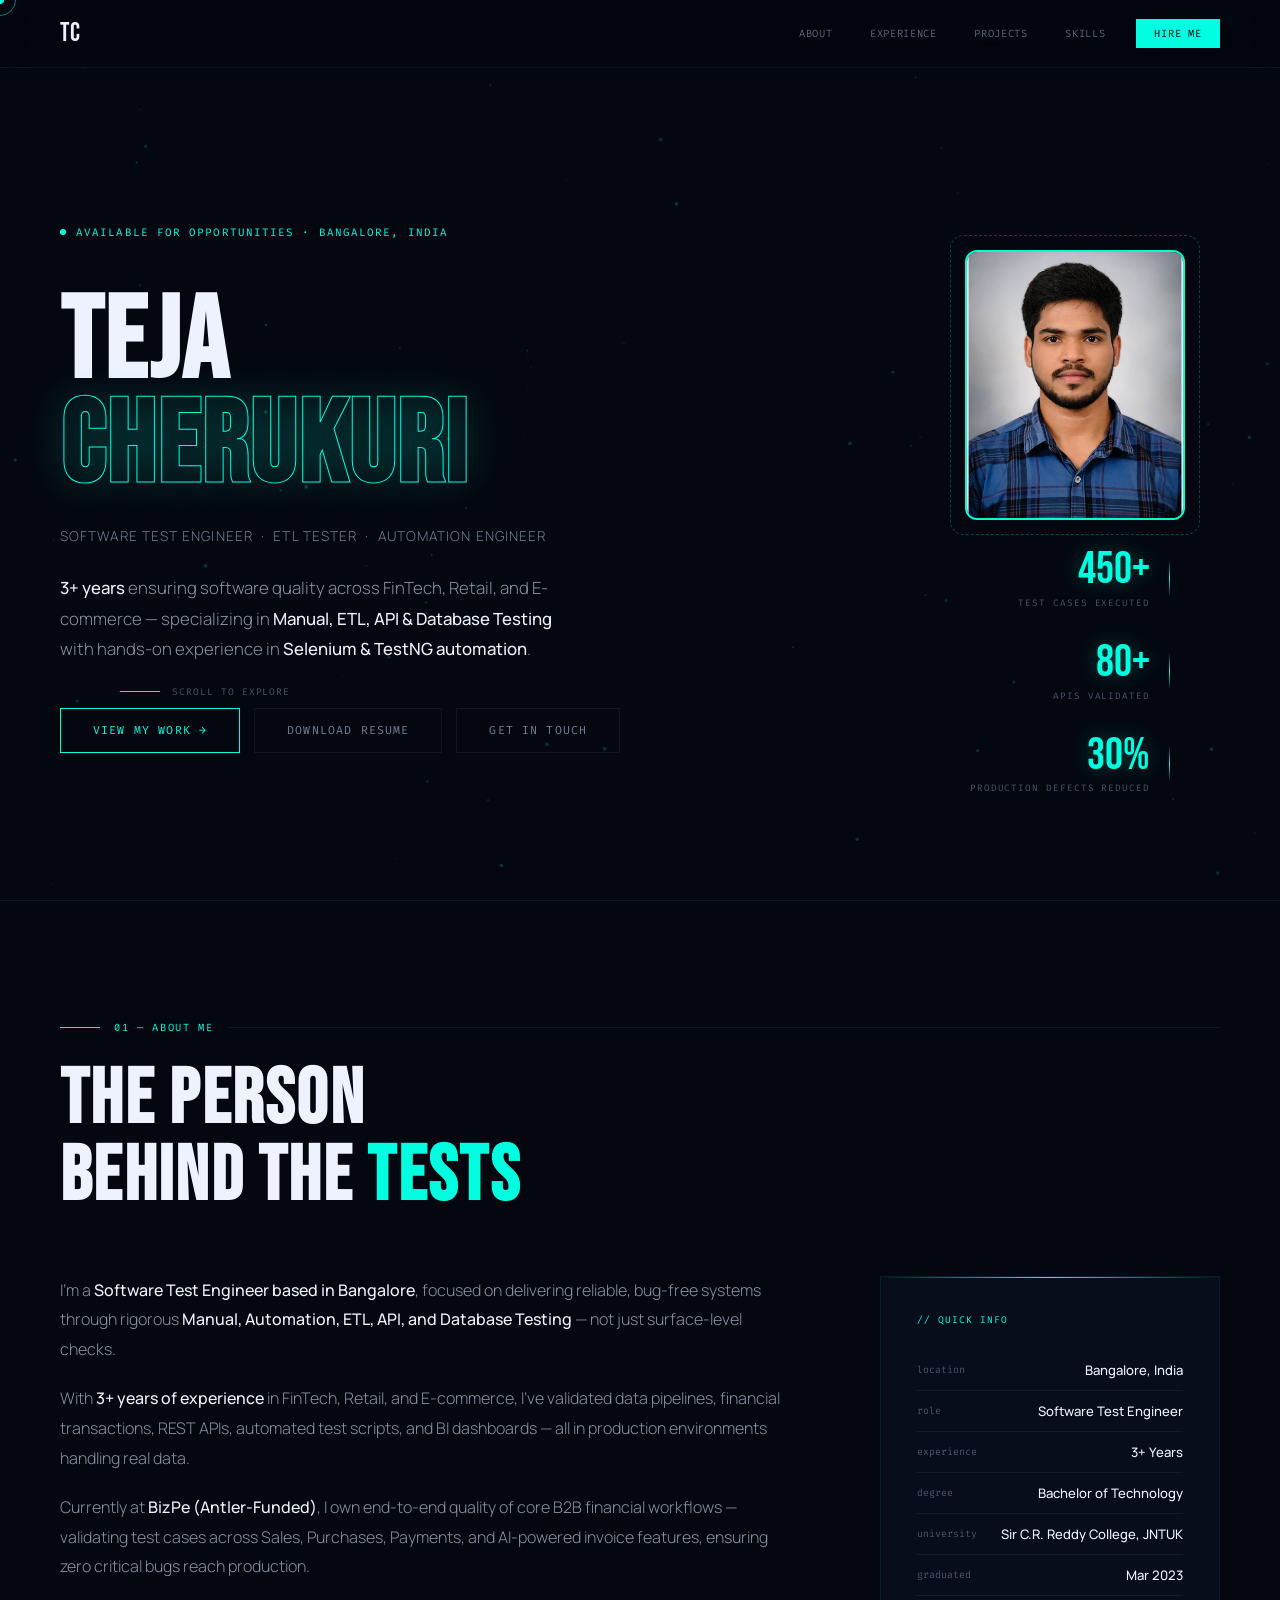
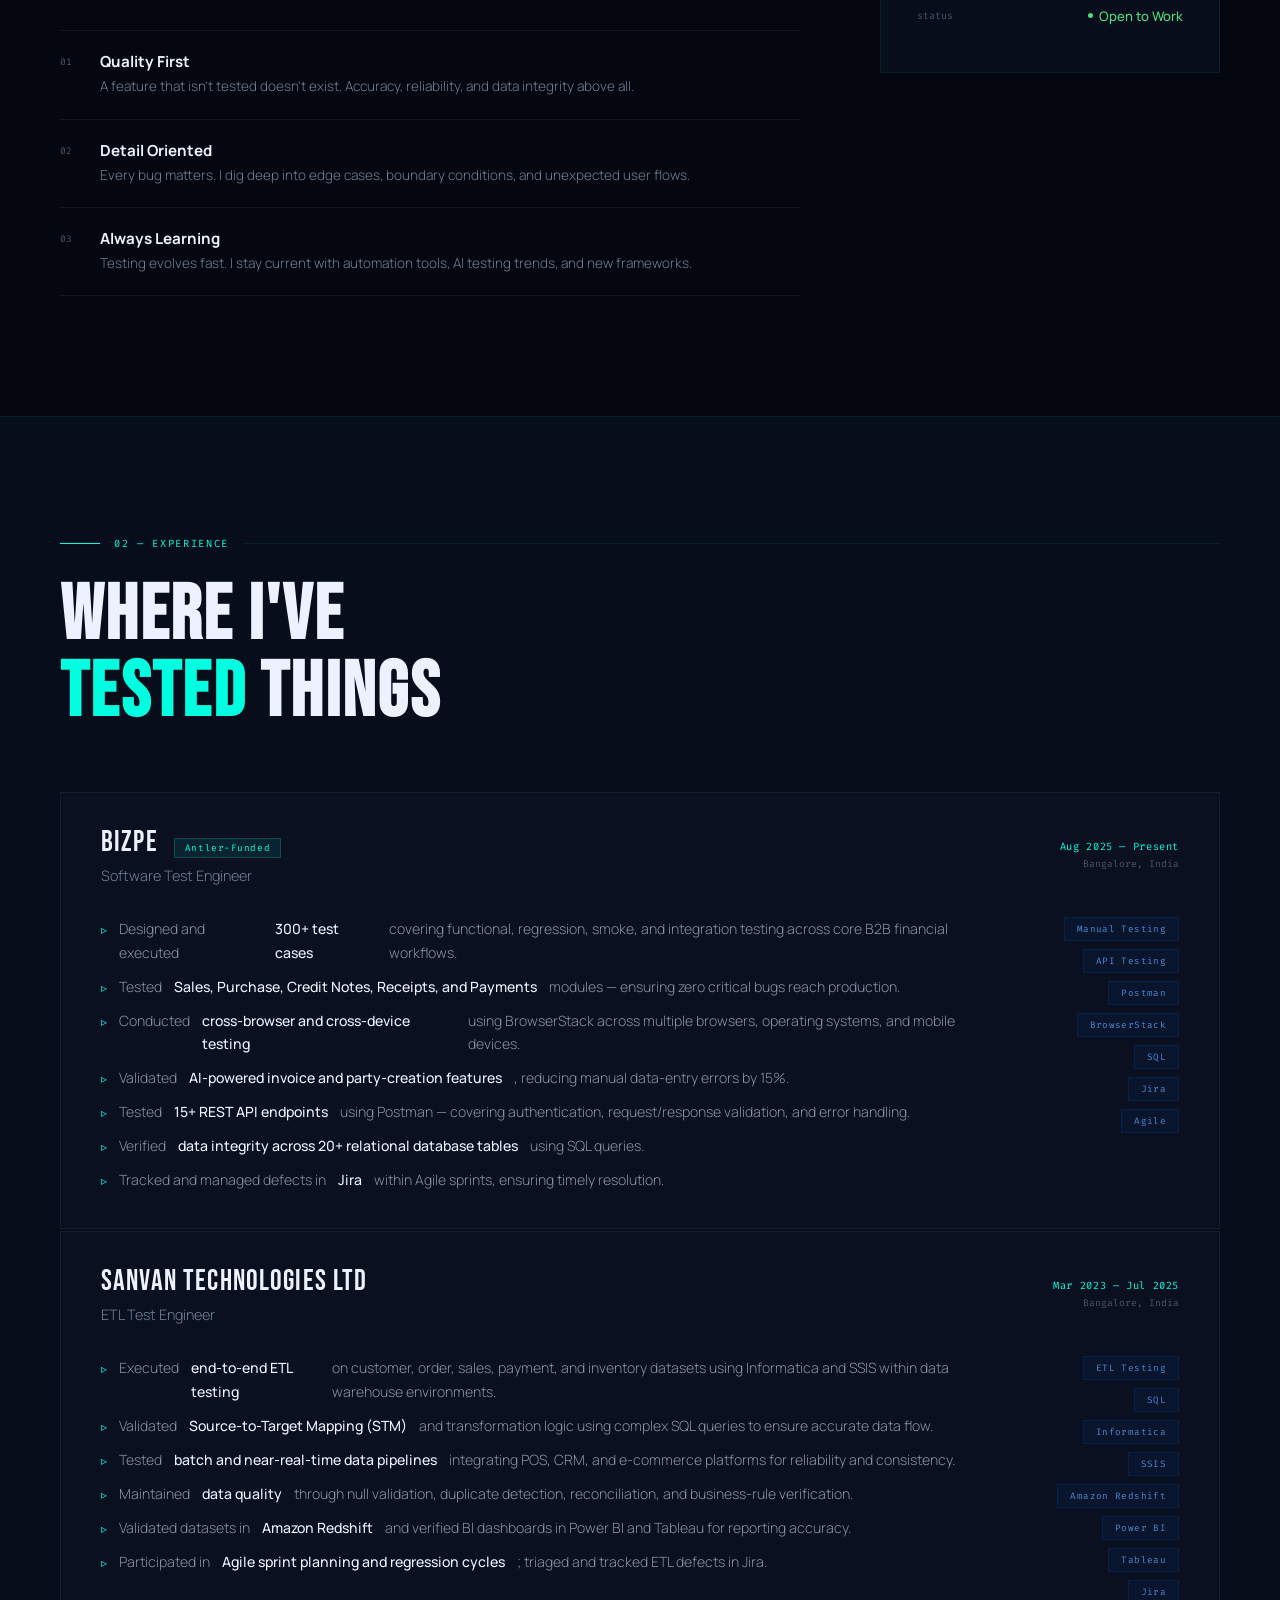
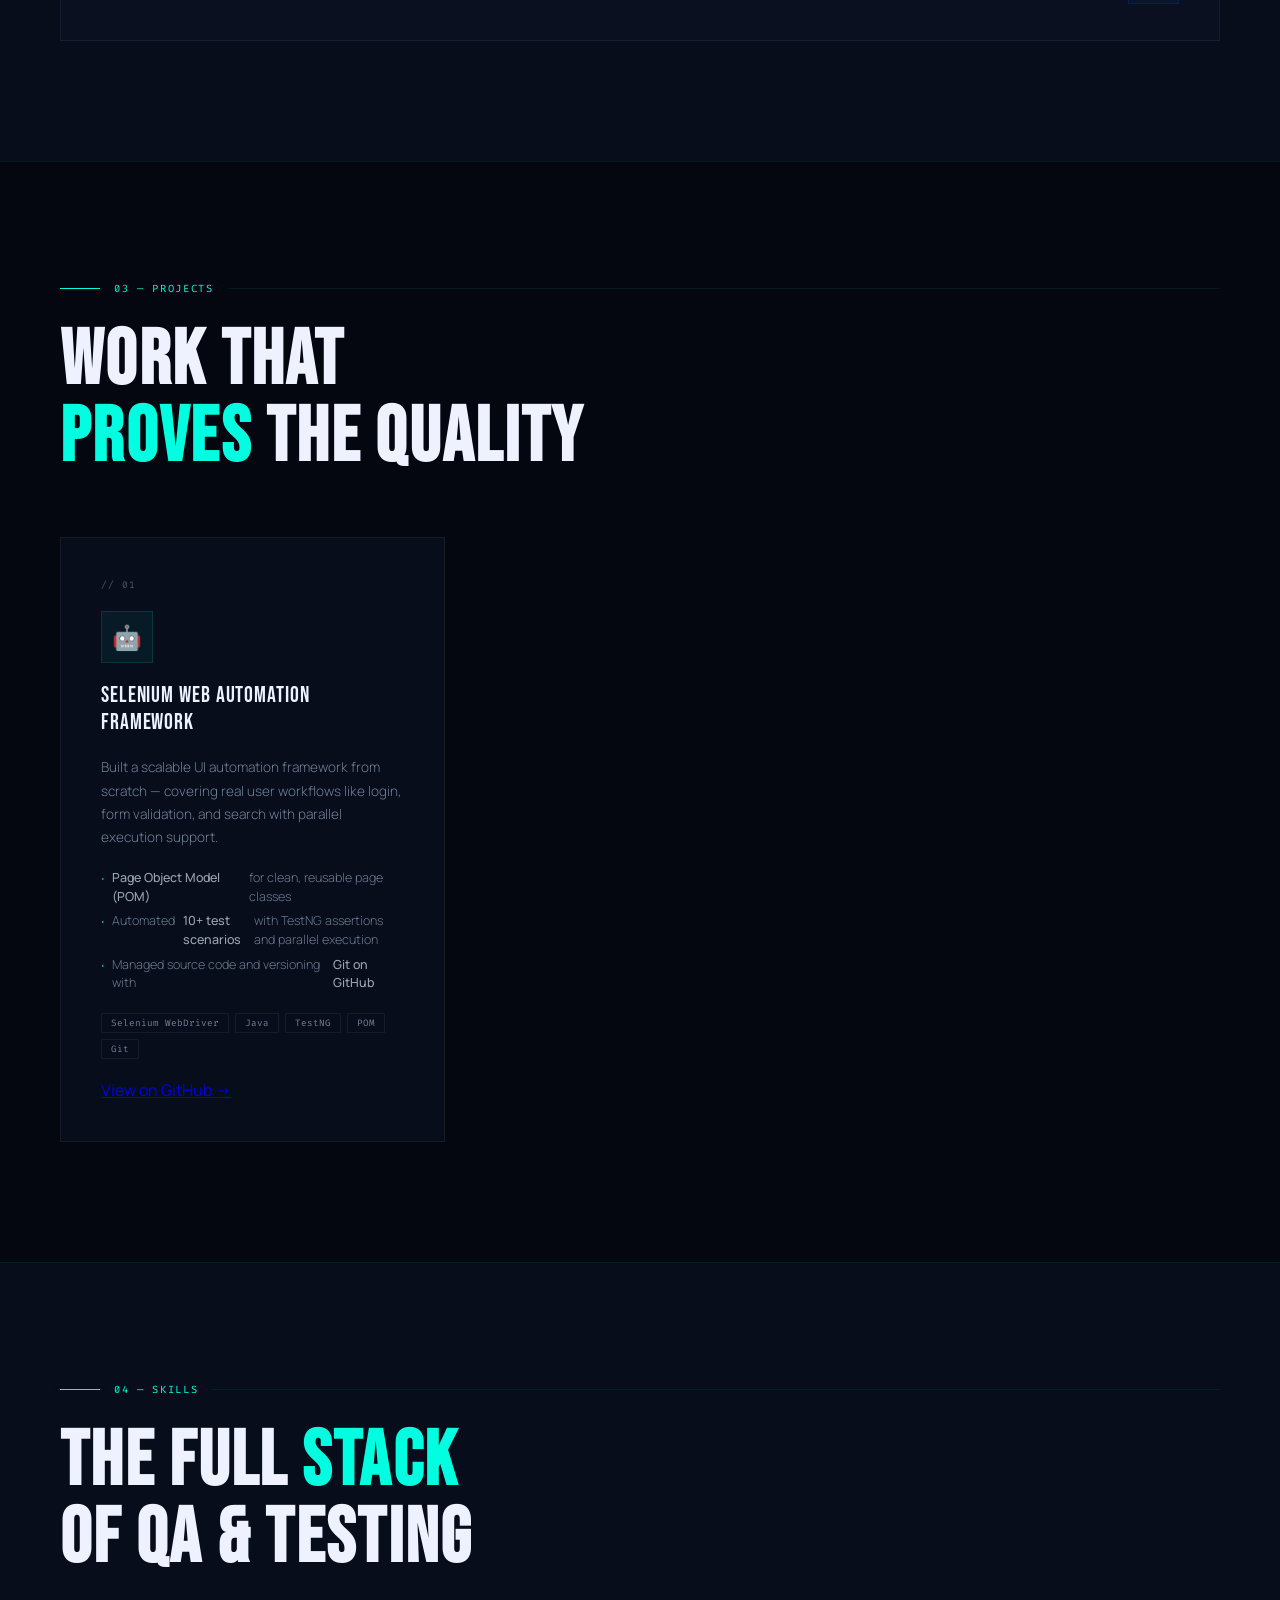
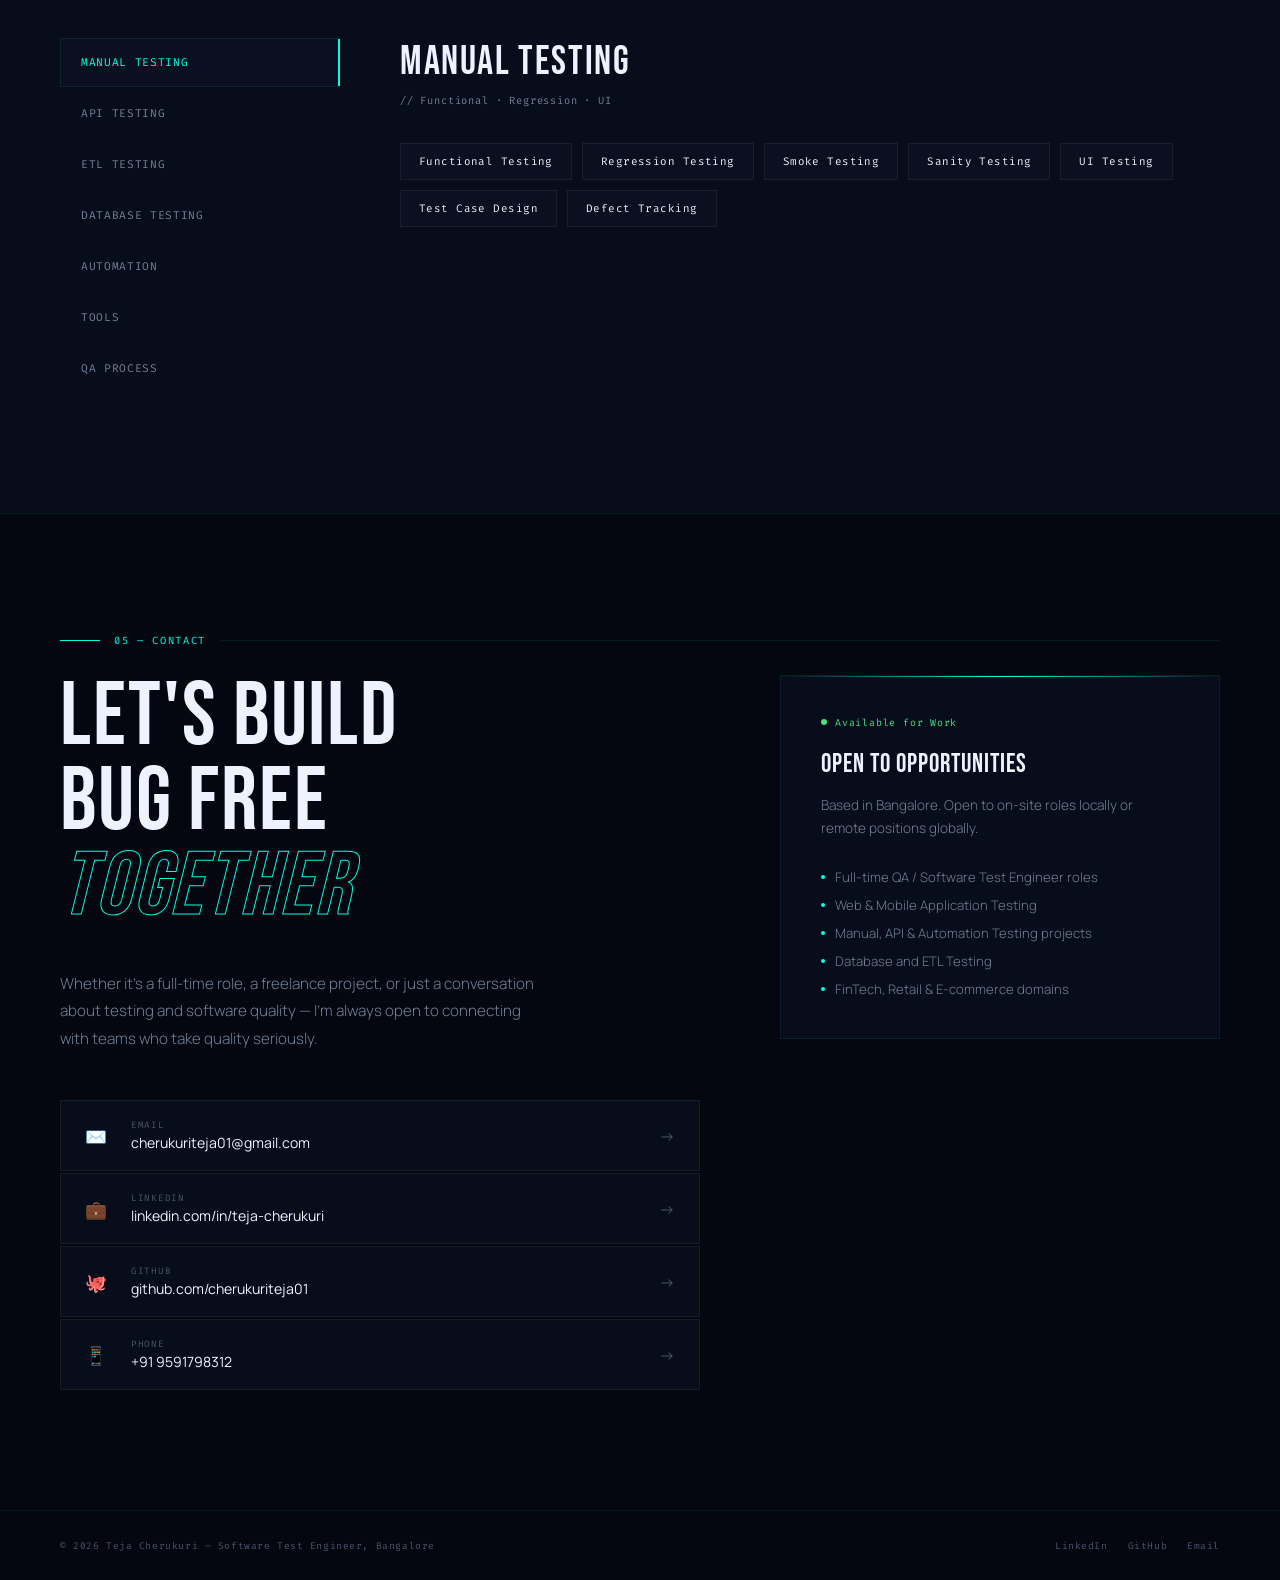
==== commit 90596c59: "Fix linkedin url" ====
--- a/index.html
+++ b/index.html
@@ -540,7 +540,7 @@
           <div class="clink-info"><div class="clink-lbl">Email</div><div class="clink-val">cherukuriteja01@gmail.com</div></div>
           <span class="clink-arr">→</span>
         </a>
-        <a href="https://www.linkedin.com/in/teja-cherukuri" target="_blank" class="clink">
+        <a href="https://www.linkedin.com/in/tejacherukuri01/" target="_blank" class="clink">
           <span class="clink-ico">💼</span>
           <div class="clink-info"><div class="clink-lbl">LinkedIn</div><div class="clink-val">linkedin.com/in/teja-cherukuri</div></div>
           <span class="clink-arr">→</span>
@@ -577,7 +577,7 @@
 <footer>
   <span class="foot-l">© 2026 Teja Cherukuri — Software Test Engineer, Bangalore</span>
   <div class="foot-r">
-    <a href="https://www.linkedin.com/in/teja-cherukuri" target="_blank">LinkedIn</a>
+    <a href="https://www.linkedin.com/in/tejacherukuri01/" target="_blank">LinkedIn</a>
     <a href="https://github.com/cherukuriteja01" target="_blank">GitHub</a>
     <a href="mailto:cherukuriteja01@gmail.com">Email</a>
   </div>
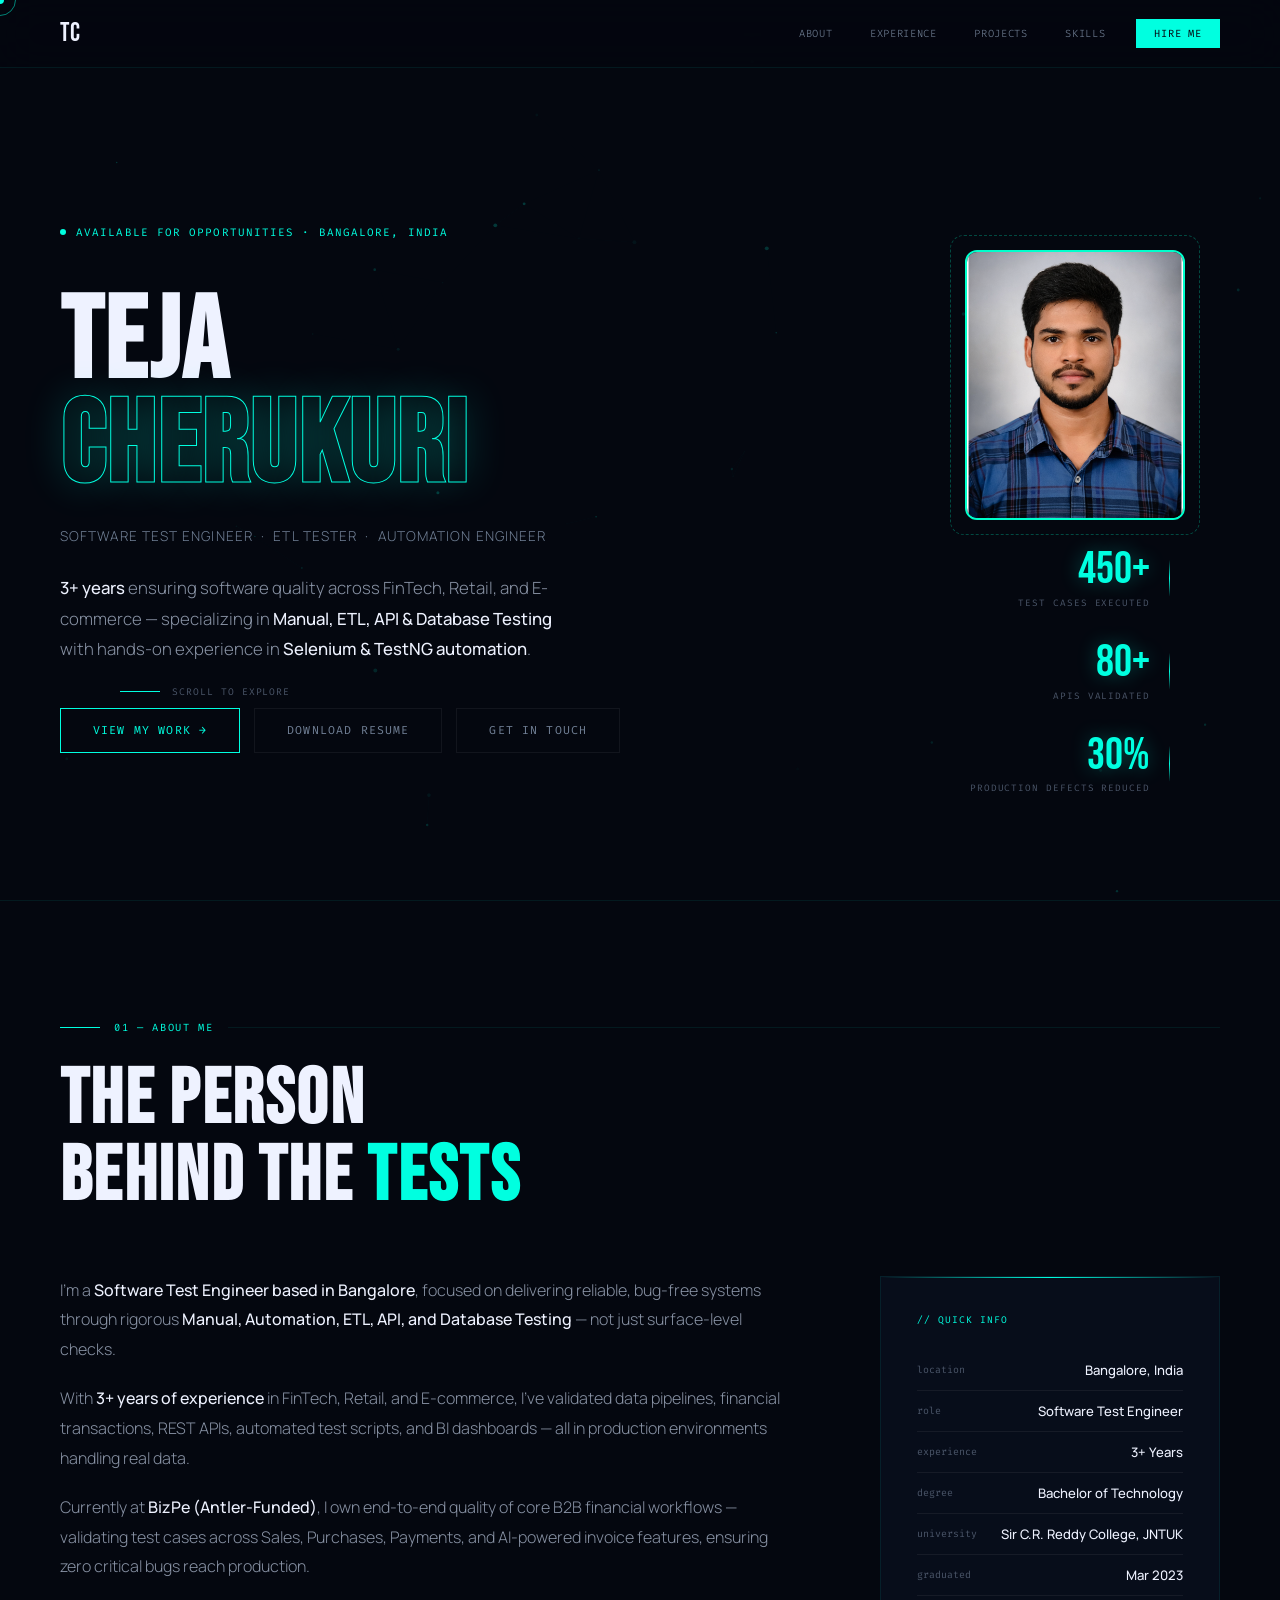
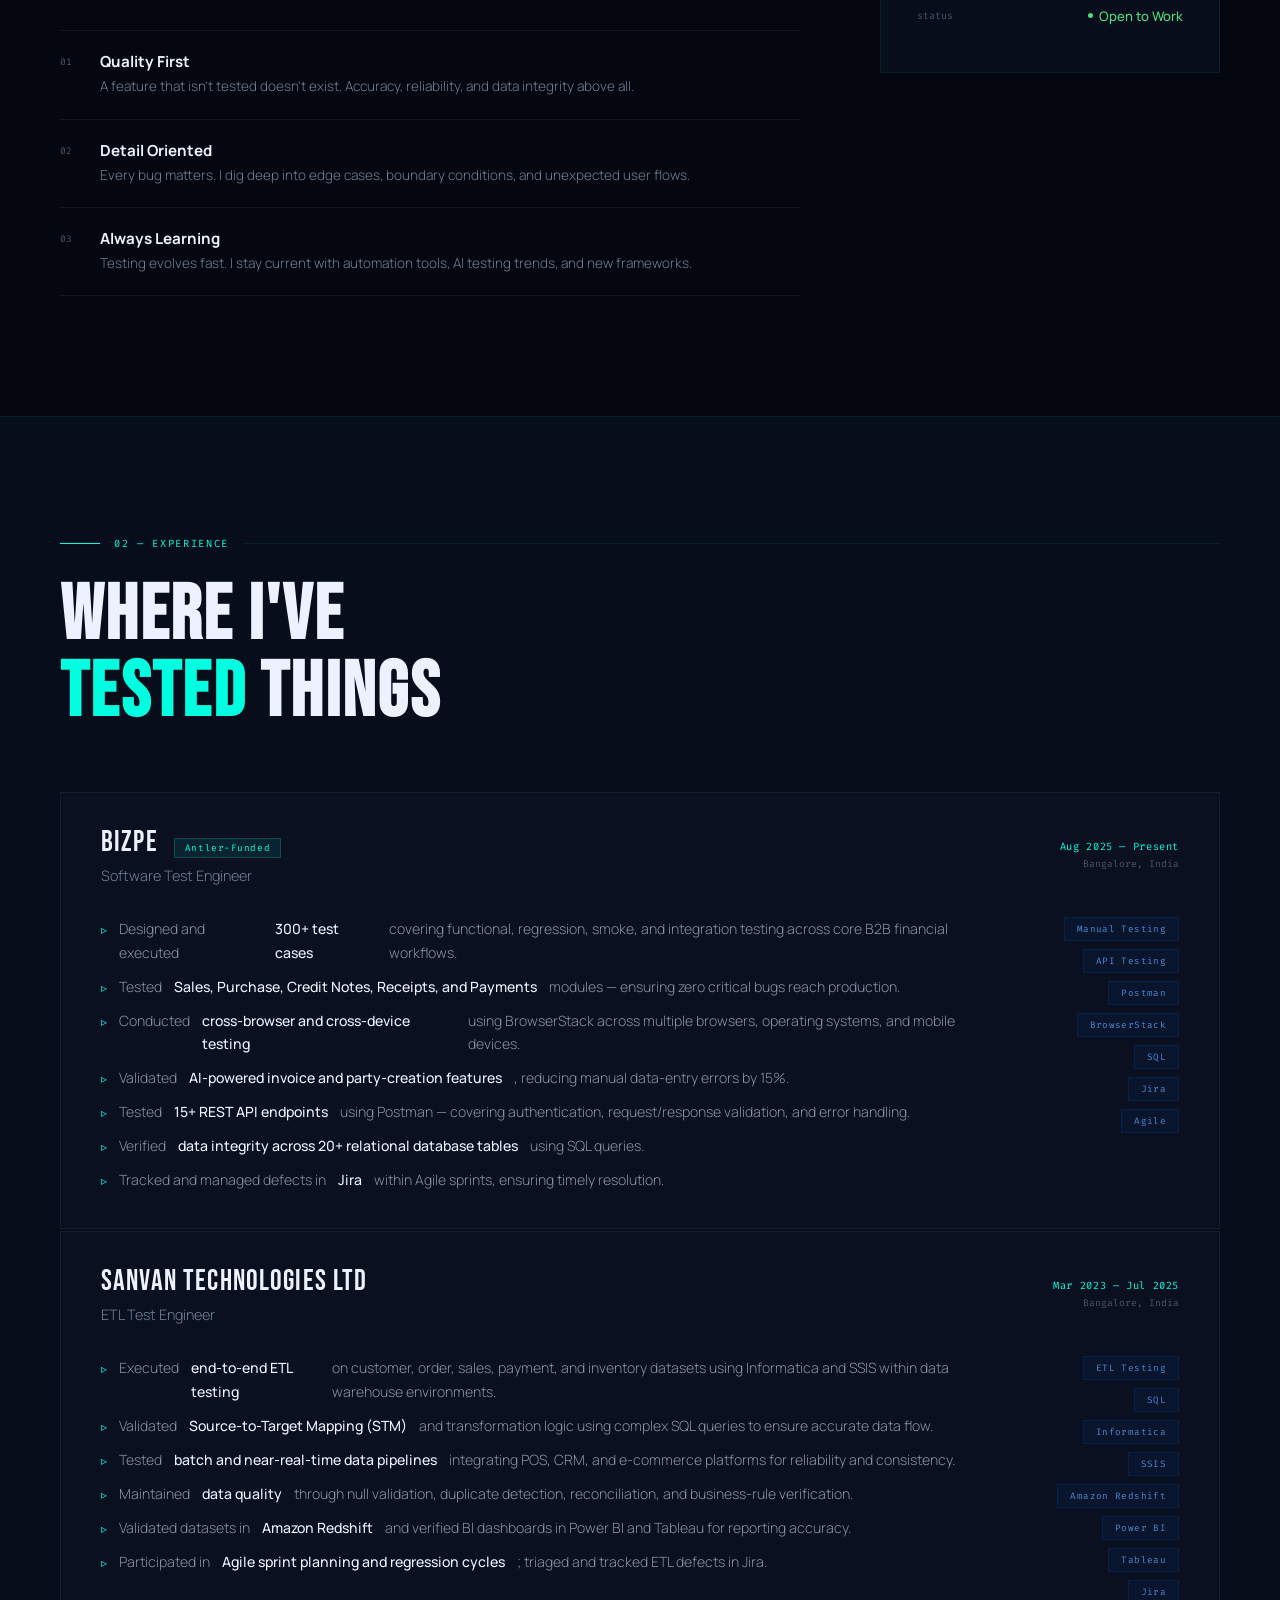
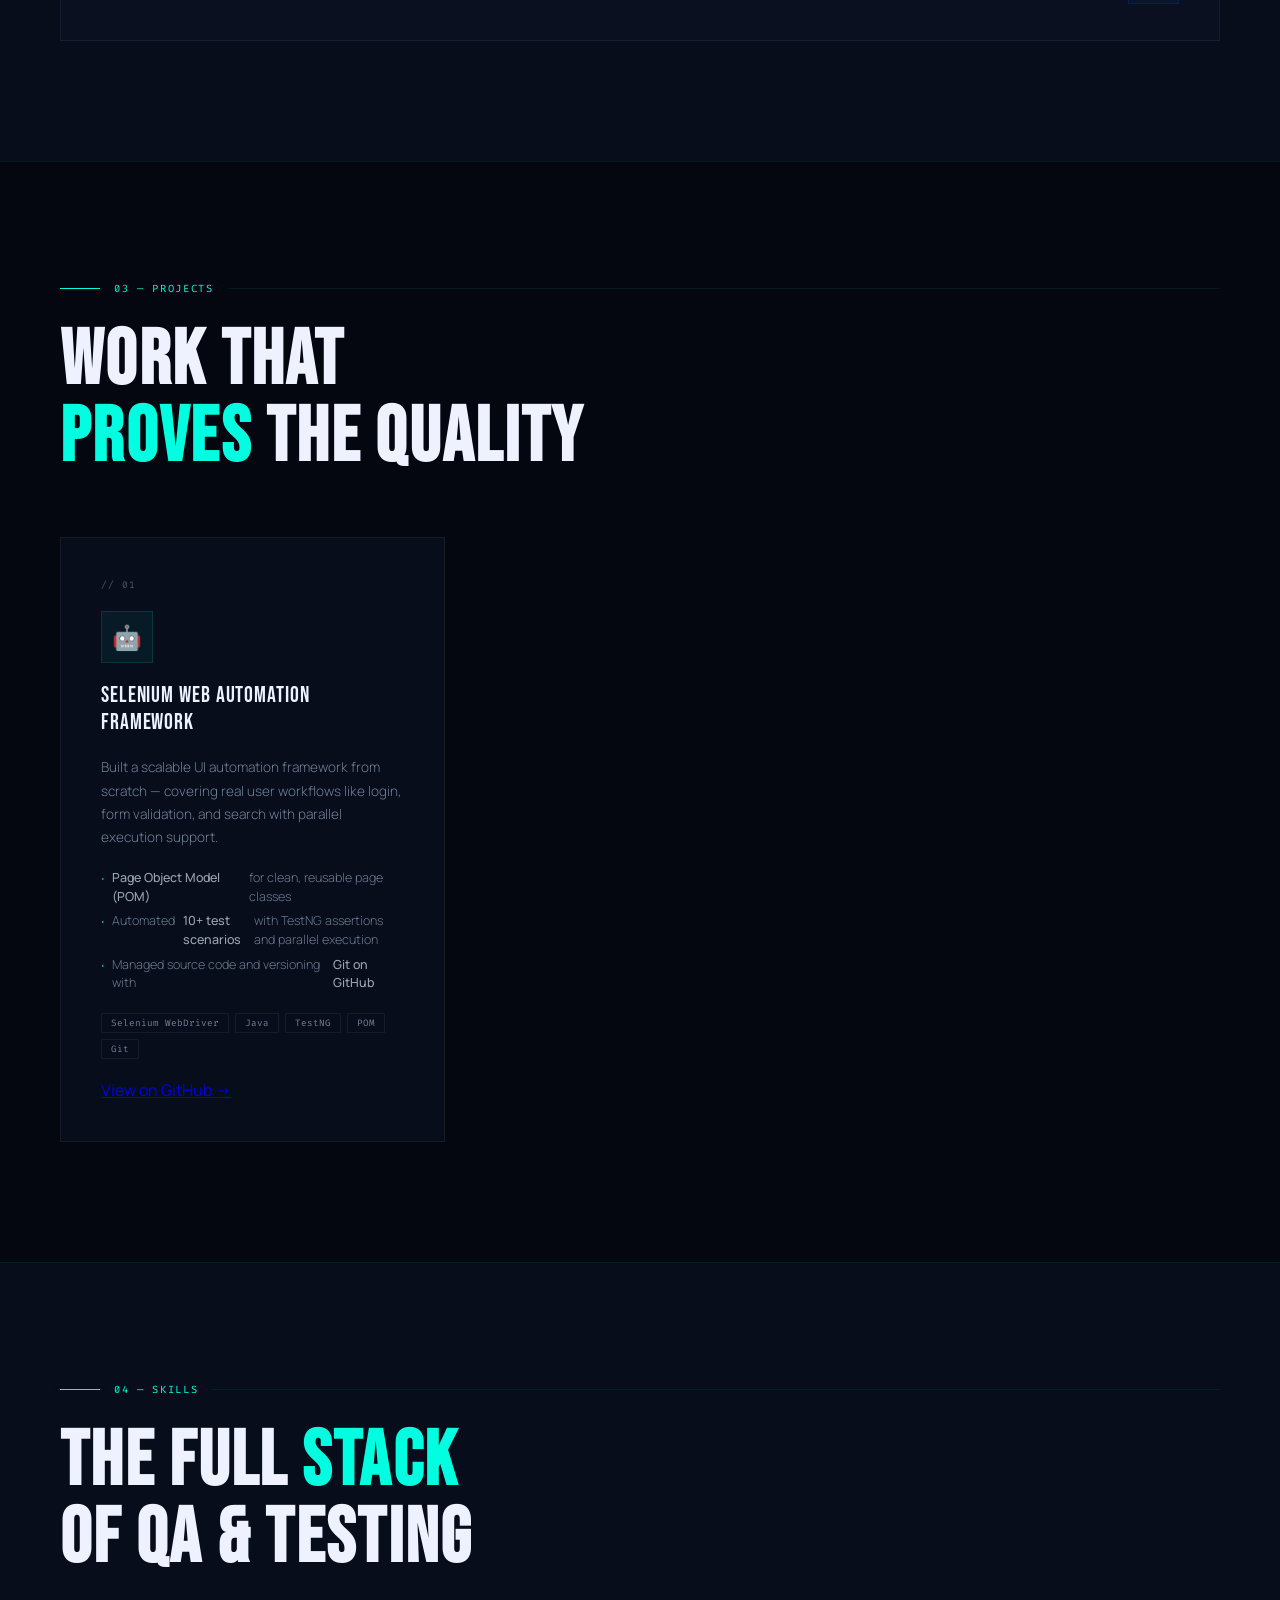
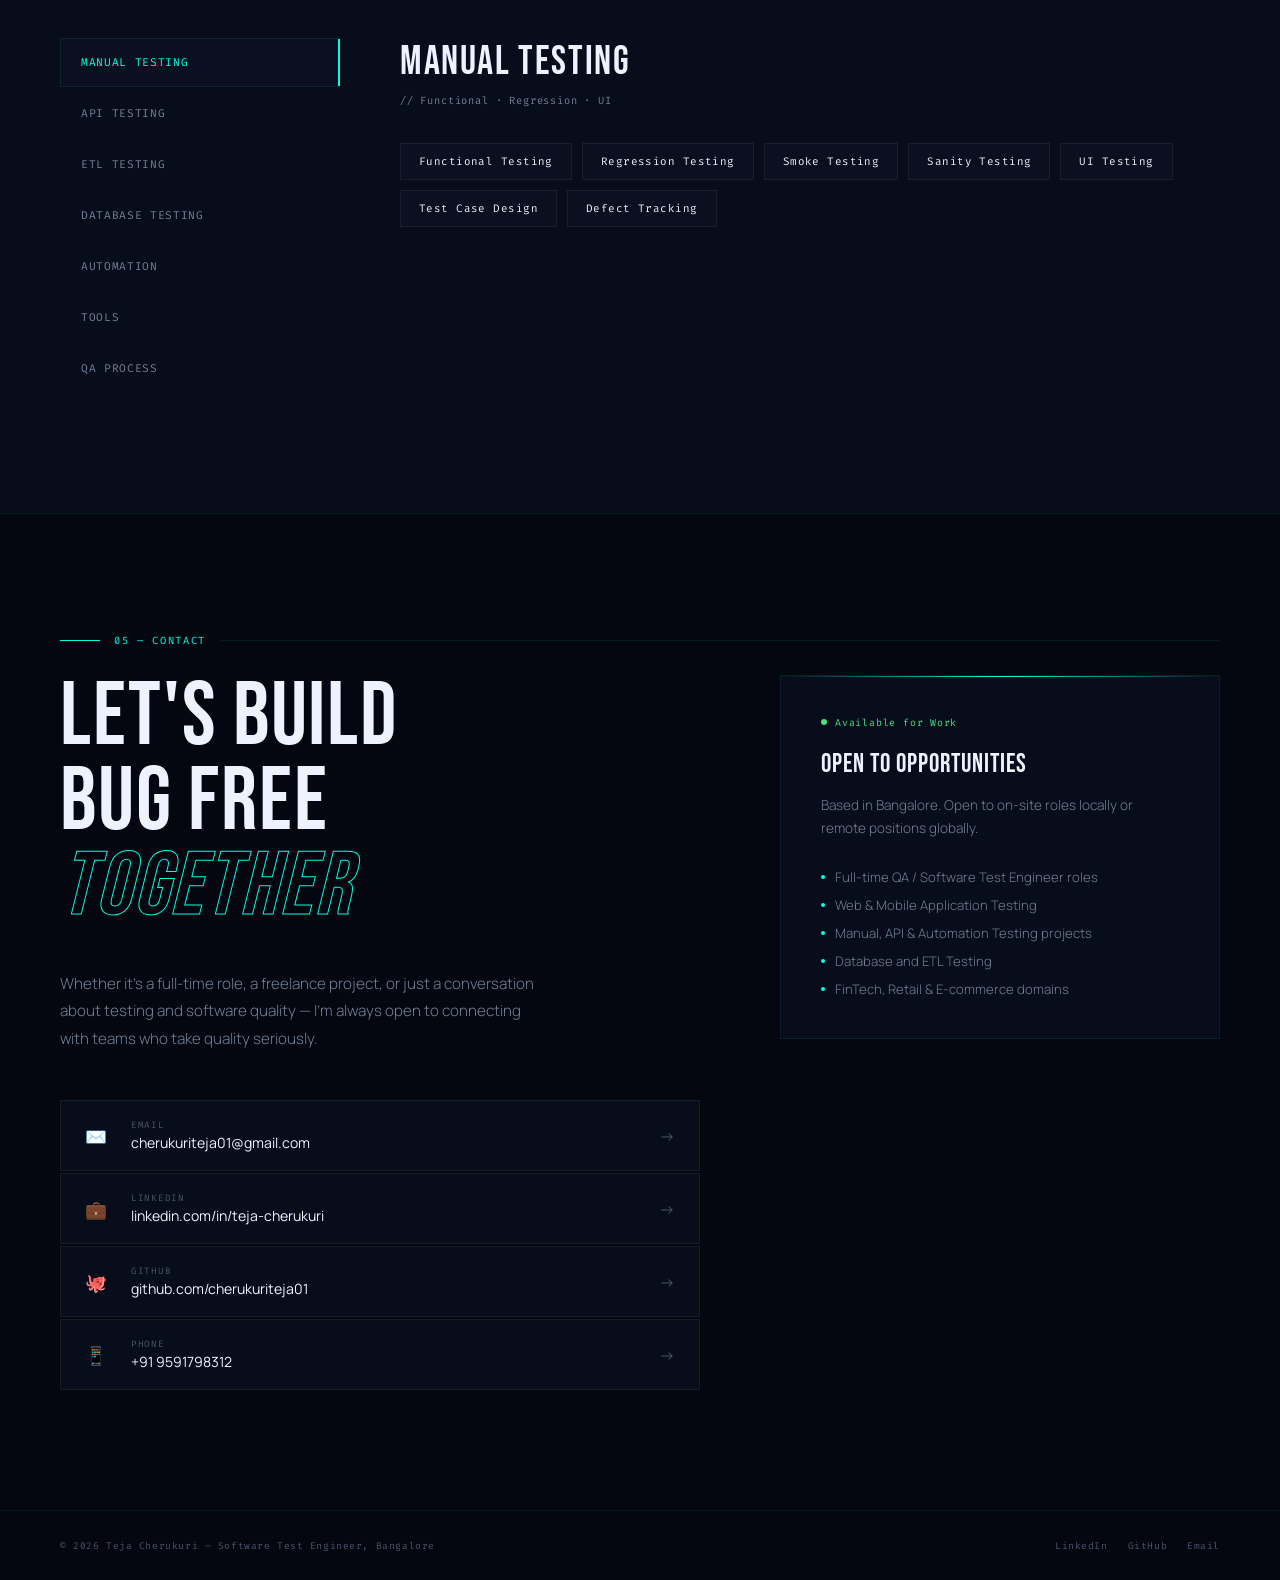
==== commit f918bbe2: "Linkedin url updated" ====
--- a/index.html
+++ b/index.html
@@ -273,7 +273,7 @@
 </p>
        <div class="hero-btns">
   <a href="#projects" class="btn-glow"><span>View My Work →</span></a>
-  <a href="https://drive.google.com/uc?export=download&id=1h0jYMpQJbIj5LldMr_ksxGGHqWDMaxs1" target="_blank" class="btn-ghost">Download Resume</a>
+  <a href="https://drive.google.com/file/d/1W6IyA1UPdLqdchEweBRmph0Em9Cg4qri/view?usp=sharing" target="_blank" class="btn-ghost">Download Resume</a>
   <a href="#contact" class="btn-ghost">Get In Touch</a>
 </div>
       </div>
